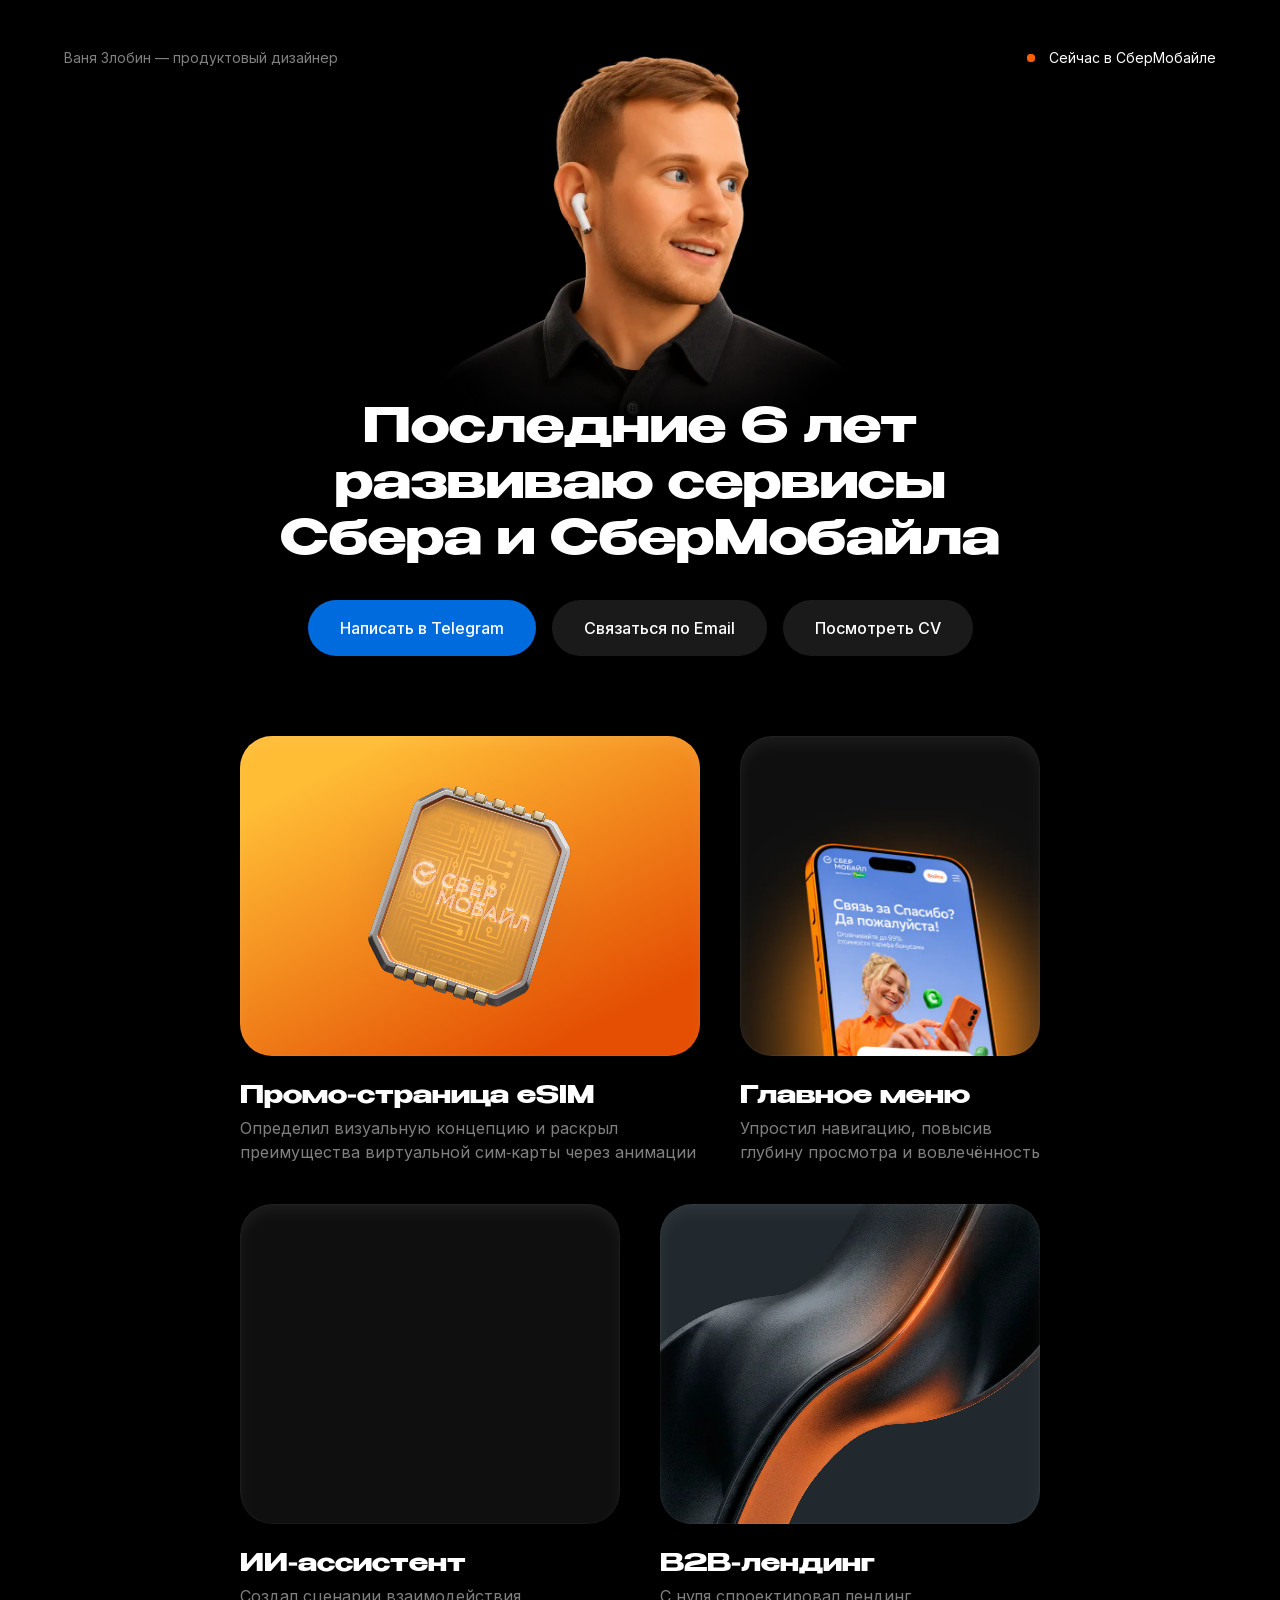
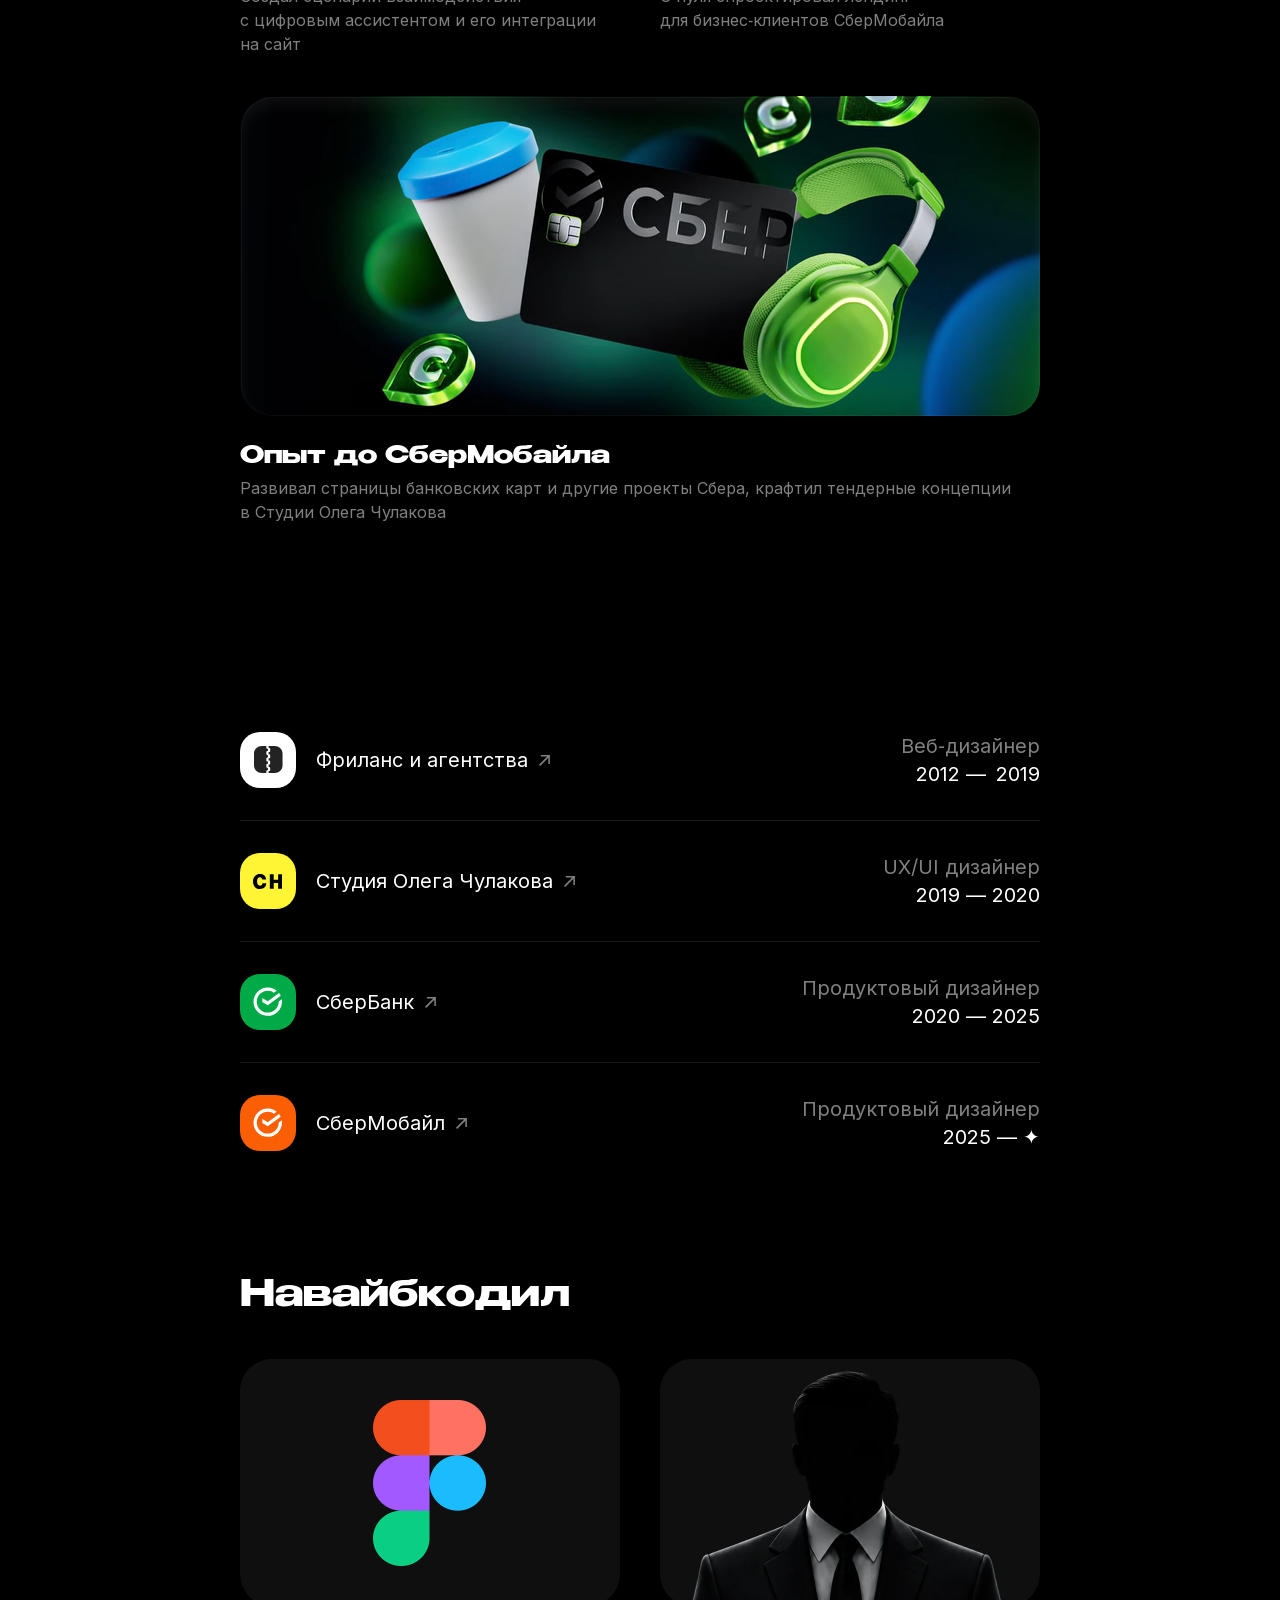
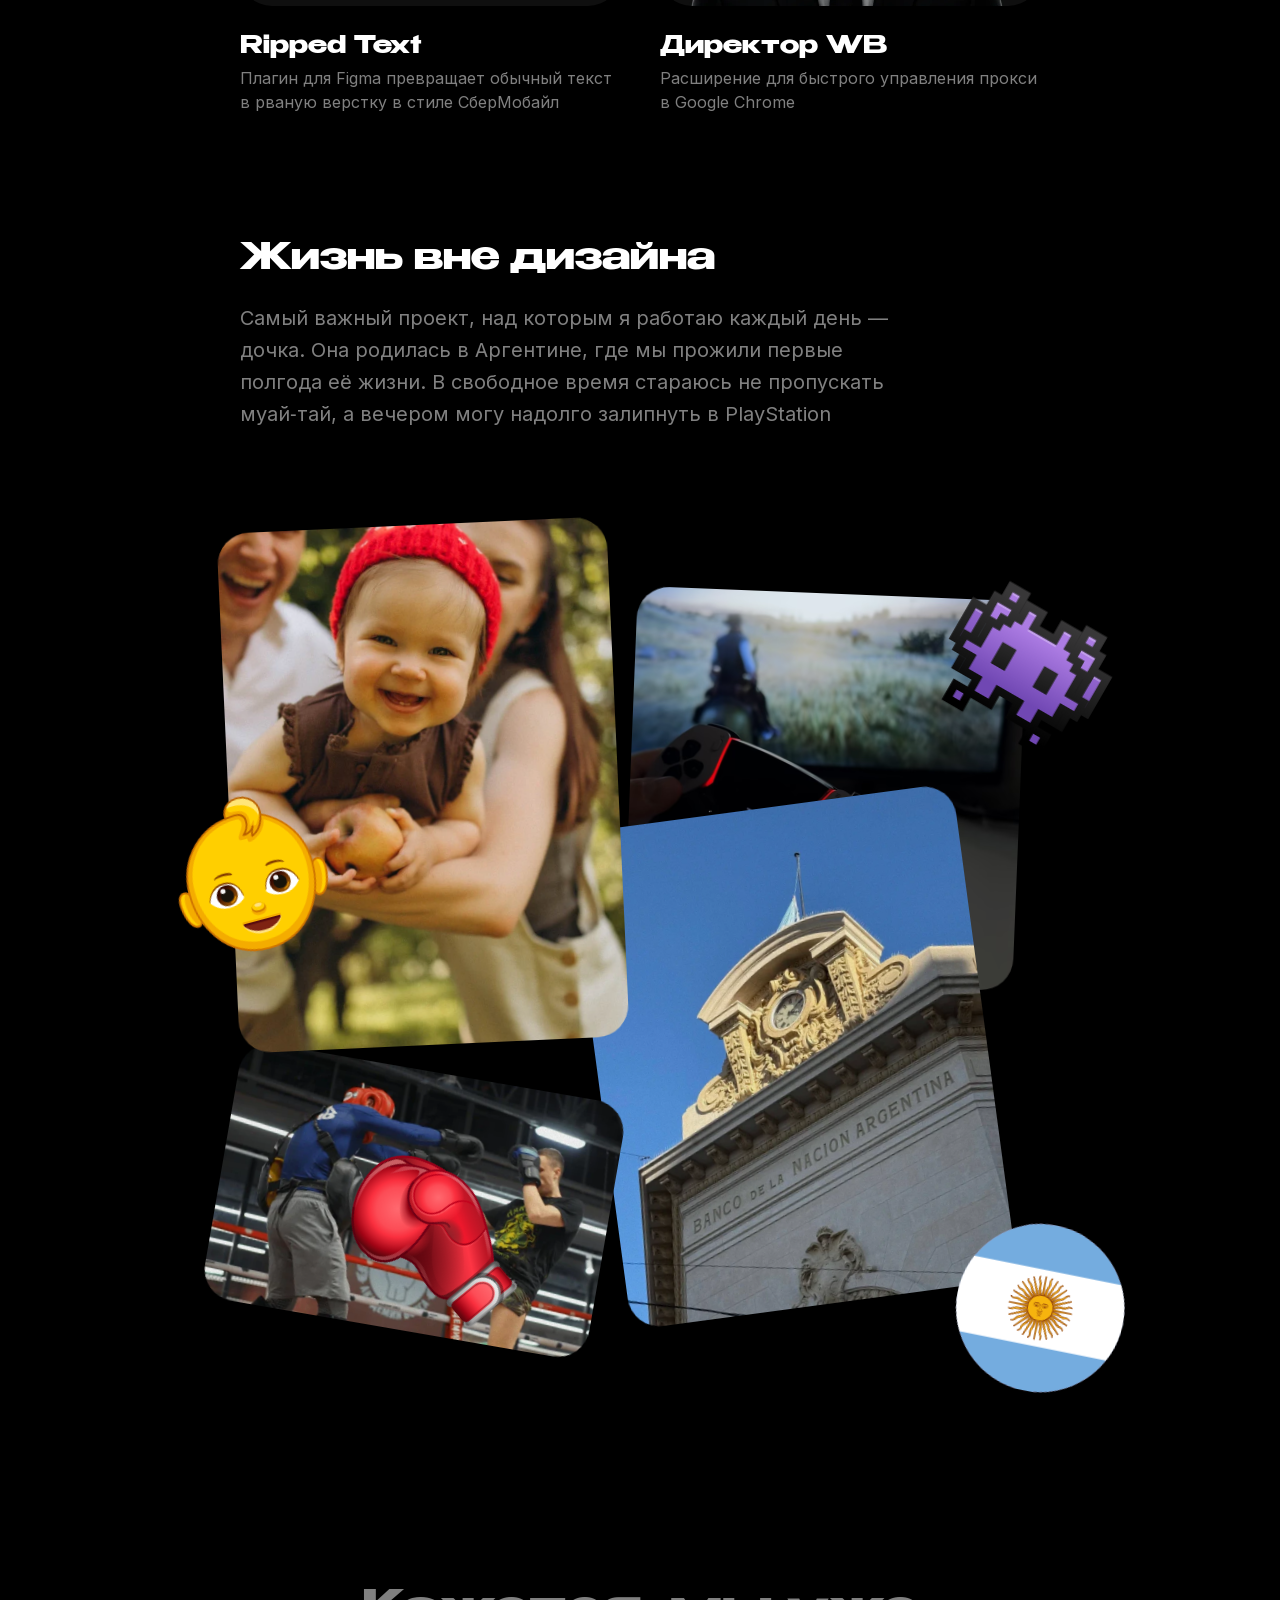
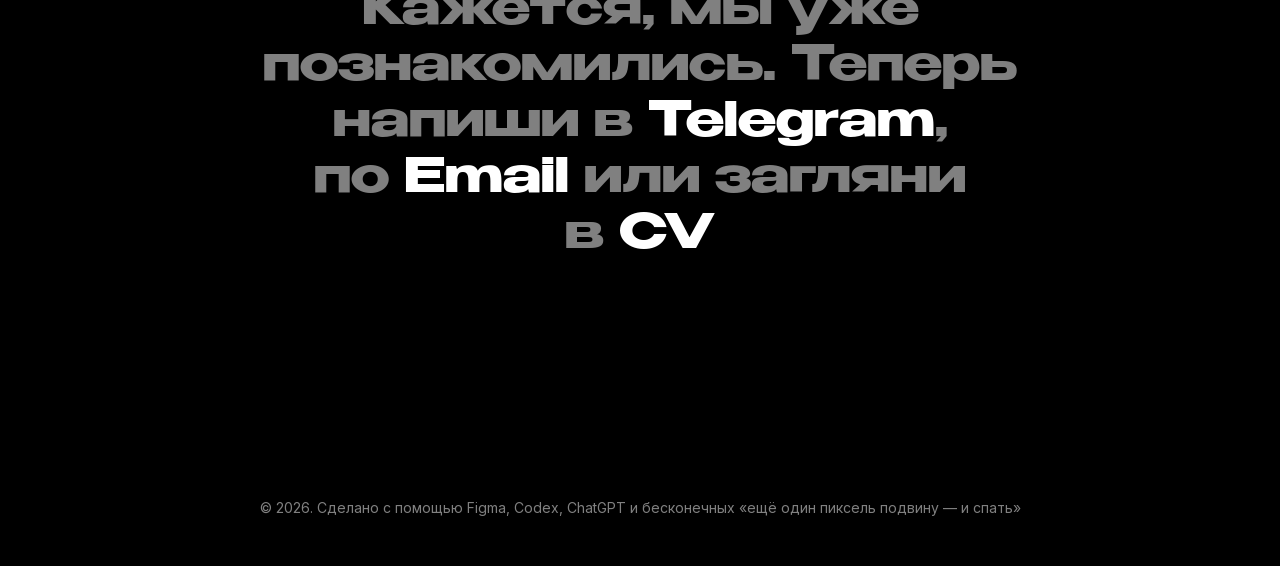
==== index.html @ 3bf94608 "Publish portfolio on GitHub Pages" ====
<!doctype html>
<html lang="ru">
  <head>
    <meta charset="UTF-8" />
    <meta name="viewport" content="width=device-width, initial-scale=1.0" />
    <meta name="description" content="Портфолио продуктового дизайнера Вани Злобина" />
    <link rel="canonical" href="https://ivanzlobin.com/" />
    <meta property="og:url" content="https://ivanzlobin.com/" />
    <meta property="og:image" content="https://ivanzlobin.com/public/assets/og-image.jpg" />
    <meta property="og:image:width" content="960" />
    <meta property="og:image:height" content="960" />
    <title>Ваня Злобин</title>
    <link rel="icon" href="/ivan-zlobin-portfolio-2026/public/portrait-icon-32-v4.png" sizes="32x32" type="image/png" />
    <link rel="icon" href="/ivan-zlobin-portfolio-2026/public/portrait-icon-192-v4.png" sizes="192x192" type="image/png" />
    <link rel="apple-touch-icon" href="/ivan-zlobin-portfolio-2026/public/portrait-apple-touch-180-v4.png" sizes="180x180" />
    <link rel="preload" href="public/fonts/benzin-bold.b8257b15de48.woff2" as="font" type="font/woff2" crossorigin />
    <link rel="preload" href="public/fonts/inter-cyrillic.aebf2ab4a4ce.woff2" as="font" type="font/woff2" crossorigin />
    <link rel="preload" href="public/fonts/inter-latin.c940764593d0.woff2" as="font" type="font/woff2" crossorigin />
    <link rel="preload" href="public/assets/hero-head-reveal.webp?v=20260917-1" as="image" type="image/webp" media="(hover: hover) and (pointer: fine)" />
    <link rel="stylesheet" href="styles.css?v=20260928-3" />
    <link rel="stylesheet" href="public/lib/agency-modal.css?v=20260928-1" />
    <link rel="stylesheet" href="public/lib/media-interactions.css?v=20260924-1" />
    <script src="public/lib/media-interactions.js?v=20260918-1" defer></script>
  </head>
  <body>
    <div class="page">
      <header class="site-header">
        <p class="designer-label">Ваня Злобин&nbsp;—<br class="tablet-break" /> продуктовый дизайнер</p>
        <p class="work-status"><img src="public/assets/figma/status.svg" alt="" />Сейчас в&nbsp;СберМобайле</p>
      </header>

      <main>
        <section class="hero" aria-labelledby="hero-title">
          <div class="portrait" data-mask-hover-reveal>
            <picture>
              <source data-hero-video-poster media="(hover: none), (pointer: coarse)" srcset="public/assets/hero-head-mobile-poster-320.webp 320w, public/assets/hero-head-mobile-poster-600.webp 600w, public/assets/hero-head-mobile-poster-960.webp 960w" sizes="(max-width: 359px) calc(100vw - 32px), (max-width: 599px) 300px, 480px" type="image/webp" />
              <img class="hero-head hero-head-default" src="public/assets/hero-head-default.webp?v=20260915-2" srcset="public/assets/hero-head-default-480.webp 480w, public/assets/hero-head-default-800.webp 800w, public/assets/hero-head-default.webp?v=20260915-2 960w" sizes="(max-width: 599px) 300px, (max-width: 1199px) 360px, 480px" alt="Ваня Злобин" width="960" height="960" decoding="async" fetchpriority="high" />
            </picture>
            <img class="hero-head hero-head-reveal" data-src="public/assets/hero-head-reveal.webp?v=20260917-1" alt="" width="960" height="960" decoding="async" aria-hidden="true" />
            <canvas class="hero-reveal-canvas" aria-hidden="true"></canvas>
            <input class="hero-haptic-switch" data-ui-media type="checkbox" switch aria-label="Оживить аватар" />
            <p class="work-status work-status-mobile"><img src="public/assets/figma/status.svg" alt="" />Сейчас в&nbsp;СберМобайле</p>
          </div>
          <div class="hero-content">
            <h1 id="hero-title">
              <span class="desktop-only">Последние 6&nbsp;лет развиваю сервисы Сбера и&nbsp;СберМобайла</span>
              <span class="mobile-only">Последние 6 лет работаю над продуктами Сбера</span>
            </h1>
            <div class="actions">
              <a class="button button-primary" href="https://t.me/baho9208" target="_blank" rel="noreferrer">Написать в&nbsp;Telegram</a>
              <a class="button" href="mailto:ivanzl9208@gmail.com"><span class="desktop-only">Связаться по&nbsp;Email</span><span class="mobile-only">Email</span></a>
              <a class="button" href="/ivan-zlobin-portfolio-2026/cv_zlobin.pdf#zoom=50" target="_blank" rel="noopener noreferrer"><span class="desktop-only">Посмотреть CV</span><span class="mobile-only">CV</span></a>
            </div>
          </div>
        </section>

        <section class="projects" aria-label="Проекты">
          <article class="project project-esim">
            <a class="case-link" href="/ivan-zlobin-portfolio-2026/cases/esim/" aria-labelledby="case-esim-title"></a>
            <div class="project-media case-preview-container" role="img" aria-label="Промо-страница eSIM">
              <span class="project-visual">
                <img class="project-chip-poster" src="public/assets/cases/chip-esim-first-frame.webp" srcset="public/assets/cases/chip-esim-first-frame-320.webp 320w, public/assets/cases/chip-esim-first-frame-600.webp 600w, public/assets/cases/chip-esim-first-frame.webp 800w" sizes="(max-width: 599px) 264px, 240px" width="800" height="800" alt="" aria-hidden="true" draggable="false" decoding="async" />
                <video class="project-chip-video" autoplay loop muted playsinline preload="none" data-deferred-media aria-hidden="true">
                  <source data-src="public/assets/cases/chip-esim.mov" type='video/quicktime; codecs="hvc1"' />
                  <source data-src="public/assets/cases/chip-esim.webm" type='video/webm; codecs="vp9"' />
                </video>
              </span>
            </div>
            <div class="project-copy"><h2 id="case-esim-title">Промо&#8209;страница eSIM</h2><p>Определил визуальную концепцию и&nbsp;раскрыл преимущества виртуальной сим&#8209;карты через анимации</p></div>
          </article>
          <article class="project project-menu">
            <a class="case-link" href="/ivan-zlobin-portfolio-2026/cases/menu/" aria-labelledby="case-menu-title"></a>
            <div class="project-media case-preview-container" role="img" aria-label="Главное меню"><picture class="project-visual"><source media="(min-width: 600px) and (max-width: 767px)" srcset="public/assets/cases/case-menu-intermediate.webp" /><source media="(max-width: 599px)" srcset="public/assets/cases/case-menu-mobile.webp" /><img class="project-image" src="public/assets/cases/case-menu-desktop.webp" alt="" draggable="false" loading="lazy" decoding="async" /></picture></div>
            <div class="project-copy"><h2 id="case-menu-title">Главное меню</h2><p>Упростил навигацию, повысив глубину просмотра и&nbsp;вовлечённость</p></div>
          </article>
          <article class="project project-ai">
            <a class="case-link" href="/ivan-zlobin-portfolio-2026/cases/ai-assistant/" aria-labelledby="case-ai-assistant-title"></a>
            <div class="project-media case-preview-container" role="img" aria-label="ИИ-ассистент"><picture class="project-visual"><source media="(min-width: 600px) and (max-width: 767px)" srcset="public/assets/cases/case-ai-assistant-intermediate.webp" /><source media="(max-width: 599px)" srcset="public/assets/cases/case-ai-assistant-mobile.webp" /><img class="project-image" src="public/assets/cases/case-ai-assistant-desktop.webp" alt="" draggable="false" loading="lazy" decoding="async" /></picture></div>
            <div class="project-copy"><h2 id="case-ai-assistant-title">ИИ&#8209;ассистент</h2><p>Создал сценарии взаимодействия с&nbsp;цифровым ассистентом и&nbsp;его интеграции на&nbsp;сайт</p></div>
          </article>
          <article class="project project-b2b">
            <a class="case-link" href="/ivan-zlobin-portfolio-2026/cases/b2b/" aria-labelledby="case-b2b-title"></a>
            <div class="project-media case-preview-container" role="img" aria-label="B2B-лендинг">
              <span class="project-visual">
                <img class="project-b2b-poster" src="public/assets/cases/case-b2b-first-frame.webp" srcset="public/assets/cases/case-b2b-first-frame-1200.webp 1200w, public/assets/cases/case-b2b-first-frame-1600.webp 1600w, public/assets/cases/case-b2b-first-frame.webp 1920w" sizes="(max-width: 599px) 750px, 570px" width="1920" height="1072" alt="" aria-hidden="true" draggable="false" loading="lazy" decoding="async" />
                <video class="project-b2b-video" autoplay loop muted playsinline preload="none" data-deferred-media aria-hidden="true">
                  <source data-src="public/assets/cases/case-b2b-edge-glow-surface.mov" type='video/quicktime; codecs="hvc1"' />
                  <source data-src="public/assets/cases/case-b2b-edge-glow-surface.webm" type='video/webm; codecs="vp9"' />
                </video>
              </span>
            </div>
            <div class="project-copy"><h2 id="case-b2b-title">B2B&#8209;лендинг</h2><p>С&nbsp;нуля спроектировал лендинг для&nbsp;бизнес&#8209;клиентов СберМобайла</p></div>
          </article>
          <article class="project project-legacy">
            <a class="case-link" href="/ivan-zlobin-portfolio-2026/cases/pre-sbermobile/" aria-labelledby="case-pre-sbermobile-title"></a>
            <div class="project-media case-preview-container" role="img" aria-label="Опыт до СберМобайла">
              <span class="project-visual">
                <img class="project-legacy-poster" src="public/assets/cases/pre-sbermobile-experience-poster.jpg" width="1204" height="426" alt="" aria-hidden="true" draggable="false" loading="lazy" decoding="async" />
                <video class="project-legacy-video" autoplay muted loop playsinline preload="none" data-deferred-media aria-hidden="true">
                  <source data-src="public/assets/cases/pre-sbermobile-experience.webm" type='video/webm; codecs="vp9"' />
                  <source data-src="public/assets/cases/pre-sbermobile-experience.mp4" type='video/mp4; codecs="avc1.64001f"' />
                </video>
              </span>
            </div>
            <div class="project-copy"><h2 id="case-pre-sbermobile-title">Опыт до&nbsp;СберМобайла</h2><p>Развивал страницы банковских карт и другие проекты Сбера, крафтил тендерные концепции в&nbsp;Студии Олега Чулакова</p></div>
          </article>
        </section>

        <div class="career-flow">
          <div class="career-flow-stage">
        <section id="experience" class="experience content" aria-labelledby="experience-title">
          <h2 class="section-title" id="experience-title" data-soft-blur-in>От&nbsp;фриланса к&nbsp;продукту</h2>
          <div class="jobs">
            <button class="job" type="button" data-open-agency-modal aria-haspopup="dialog" aria-controls="agency-modal">
              <span class="company"><span class="company-mark brand-mark brand-mark--agency"><img src="public/assets/figma/company-agency.svg" alt="" width="56" height="56" /></span><span><b>Фриланс и&nbsp;агентства<img class="company-arrow" src="public/assets/figma/career-arrow-desktop.svg" alt="" aria-hidden="true" width="24" height="24" /></b><small>Веб&#8209;дизайнер</small></span></span><span class="role">Веб&#8209;дизайнер</span><span class="years" aria-label="2012–2019"><span class="counter-number" data-counter-target="2012" aria-hidden="true">2012</span>&nbsp;—&nbsp;<span class="counter-number" data-counter-target="2019" aria-hidden="true">2019</span></span>
            </button>
            <a class="job" href="https://ochen.digital/" target="_blank" rel="noreferrer">
              <span class="company"><span class="company-mark brand-mark brand-mark--chulakov"><img src="public/assets/figma/company-chulakov.svg" alt="" width="56" height="56" /></span><span><b>Студия Олега Чулакова<img class="company-arrow" src="public/assets/figma/career-arrow-desktop.svg" alt="" aria-hidden="true" width="24" height="24" /></b><small>UX/UI дизайнер</small></span></span><span class="role">UX/UI дизайнер</span><span class="years" aria-label="2019–2020"><span class="counter-number" data-counter-target="2019" aria-hidden="true">2019</span>&nbsp;—&nbsp;<span class="counter-number" data-counter-target="2020" aria-hidden="true">2020</span></span>
            </a>
            <a class="job" href="https://sberbank.ru" target="_blank" rel="noreferrer">
              <span class="company"><span class="company-mark brand-mark brand-mark--sber"><img src="public/assets/figma/company-sber.svg" alt="" width="56" height="56" /></span><span><b>СберБанк<img class="company-arrow" src="public/assets/figma/career-arrow-desktop.svg" alt="" aria-hidden="true" width="24" height="24" /></b><small>Продуктовый дизайнер</small></span></span><span class="role">Продуктовый дизайнер</span><span class="years" aria-label="2020–2025"><span class="counter-number" data-counter-target="2020" aria-hidden="true">2020</span>&nbsp;—&nbsp;<span class="counter-number" data-counter-target="2025" aria-hidden="true">2025</span></span>
            </a>
            <a class="job" href="https://sbermobile.ru" target="_blank" rel="noreferrer">
              <span class="company"><span class="company-mark brand-mark brand-mark--sbermobile"><img src="public/assets/figma/company.svg" alt="" width="56" height="56" /></span><span><b>СберМобайл<img class="company-arrow" src="public/assets/figma/career-arrow-desktop.svg" alt="" aria-hidden="true" width="24" height="24" /></b><small>Продуктовый дизайнер</small></span></span><span class="role">Продуктовый дизайнер</span><span class="years" aria-label="2025 — по настоящее время"><span class="counter-number" data-counter-target="2025" aria-hidden="true">2025</span>&nbsp;—&nbsp;✦</span>
            </a>
          </div>
          <div class="career-scroll" aria-label="Карьерный путь">
            <div class="career-stage">
              <h2 class="section-title career-mobile-title" data-soft-blur-in>От фриланса к&nbsp;продукту</h2>
              <div class="career-steps">
                <button class="career-step" type="button" data-open-agency-modal aria-haspopup="dialog" aria-controls="agency-modal" aria-current="step">
                  <span class="career-icon brand-mark brand-mark--agency"><img src="public/assets/figma/company-agency.svg" alt="" width="56" height="56" /></span>
                  <span class="career-step-copy"><span class="career-step-name"><span class="career-step-name-text">Фриланс&nbsp;и <span class="career-step-name-tail">агентства<img class="career-step-arrow" src="public/assets/figma/career-arrow.svg" alt="" aria-hidden="true" width="16" height="16" /></span></span></span><span class="career-step-role">Веб-дизайнер</span><span class="career-step-years">2012 — 2019</span></span>
                  <span class="career-check" aria-hidden="true"><svg viewBox="0 0 24 24" width="24" height="24" focusable="false"><path d="M7.89062 12.7076L10.6319 15.4489L16.6156 9.46387" /></svg></span>
                  <span class="career-connector" aria-hidden="true"><span class="career-connector-fill"></span></span>
                </button>
                <a class="career-step" href="https://ochen.digital/" target="_blank" rel="noreferrer">
                  <span class="career-icon brand-mark brand-mark--chulakov"><img src="public/assets/figma/company-chulakov.svg" alt="" width="56" height="56" /></span>
                  <span class="career-step-copy"><span class="career-step-name"><span class="career-step-name-text">Студия <span class="career-step-name-tail">Олега&nbsp;Чулакова<img class="career-step-arrow" src="public/assets/figma/career-arrow.svg" alt="" aria-hidden="true" width="16" height="16" /></span></span></span><span class="career-step-role">UX/UI дизайнер</span><span class="career-step-years">2019 — 2020</span></span>
                  <span class="career-check" aria-hidden="true"><svg viewBox="0 0 24 24" width="24" height="24" focusable="false"><path d="M7.89062 12.7076L10.6319 15.4489L16.6156 9.46387" /></svg></span>
                  <span class="career-connector" aria-hidden="true"><span class="career-connector-fill"></span></span>
                </a>
                <a class="career-step" href="https://sberbank.ru" target="_blank" rel="noreferrer">
                  <span class="career-icon brand-mark brand-mark--sber"><img src="public/assets/figma/company-sber.svg" alt="" width="56" height="56" /></span>
                  <span class="career-step-copy"><span class="career-step-name"><span class="career-step-name-text"><span class="career-step-name-tail">СберБанк<img class="career-step-arrow" src="public/assets/figma/career-arrow.svg" alt="" aria-hidden="true" width="16" height="16" /></span></span></span><span class="career-step-role">Продуктовый дизайнер</span><span class="career-step-years">2020 — 2025</span></span>
                  <span class="career-check" aria-hidden="true"><svg viewBox="0 0 24 24" width="24" height="24" focusable="false"><path d="M7.89062 12.7076L10.6319 15.4489L16.6156 9.46387" /></svg></span>
                  <span class="career-connector" aria-hidden="true"><span class="career-connector-fill"></span></span>
                </a>
                <a class="career-step" href="https://sbermobile.ru" target="_blank" rel="noreferrer">
                  <span class="career-icon brand-mark brand-mark--sbermobile"><img src="public/assets/figma/company.svg" alt="" width="56" height="56" /></span>
                  <span class="career-step-copy"><span class="career-step-name"><span class="career-step-name-text"><span class="career-step-name-tail">СберМобайл<img class="career-step-arrow" src="public/assets/figma/career-arrow.svg" alt="" aria-hidden="true" width="16" height="16" /></span></span></span><span class="career-step-role">Продуктовый дизайнер</span><span class="career-step-years">2025 — ✦</span></span>
                  <span class="career-check" aria-hidden="true"><svg viewBox="0 0 24 24" width="24" height="24" focusable="false"><path d="M7.89062 12.7076L10.6319 15.4489L16.6156 9.46387" /></svg></span>
                </a>
              </div>
            </div>
          </div>
        </section>

        <section class="vibecoded content" aria-labelledby="vibecoded-title">
          <h2 class="section-title" id="vibecoded-title" data-soft-blur-in>Навайбкодил</h2>
          <div class="vibecoded-grid">
            <a class="project vibecoded-card" href="/ivan-zlobin-portfolio-2026/cases/ripped-text/" aria-labelledby="case-ripped-text-title">
              <div class="project-media" role="img" aria-label="Логотип Figma для плагина Ripped Text"><span class="project-visual"><img class="project-image" src="public/assets/vibe-coded/ripped-text.webp" alt="" width="760" height="494" draggable="false" loading="lazy" decoding="async" /></span></div>
              <div class="project-copy"><h2 id="case-ripped-text-title">Ripped Text</h2><p>Плагин для&nbsp;Figma превращает обычный текст в&nbsp;рваную верстку в&nbsp;стиле СберМобайл</p></div>
            </a>
            <a class="project vibecoded-card" href="/ivan-zlobin-portfolio-2026/cases/director-wb/" aria-labelledby="case-director-wb-title">
              <div class="project-media" role="img" aria-label="Директор WB"><span class="project-visual"><img class="project-image" src="public/assets/vibe-coded/director-wb.webp" alt="" width="760" height="494" draggable="false" loading="lazy" decoding="async" /></span></div>
              <div class="project-copy"><h2 id="case-director-wb-title">Директор WB</h2><p>Расширение для&nbsp;быстрого управления прокси в&nbsp;Google Chrome</p></div>
            </a>
          </div>
        </section>

          </div>
        </div>

        <section class="about content" aria-labelledby="about-title">
          <h2 class="section-title" id="about-title" data-soft-blur-in>Жизнь вне дизайна</h2>
          <p class="about-copy">Самый важный проект, над которым я&nbsp;работаю каждый день&nbsp;— дочка. Она родилась в&nbsp;Аргентине, где мы&nbsp;прожили первые полгода её жизни. В&nbsp;свободное время стараюсь не&nbsp;пропускать муай&#8209;тай, а&nbsp;вечером могу надолго залипнуть в&nbsp;PlayStation</p>
          <div class="collage" aria-label="Фотографии из жизни">
            <img class="photo photo-family" src="public/assets/life/baby.webp" srcset="public/assets/life/baby-360.webp 360w, public/assets/life/baby-560.webp 560w, public/assets/life/baby.webp 780w" sizes="(max-width: 599px) 180px, (max-width: 767px) 269px, 390px" width="780" height="1040" alt="Семейная фотография с дочкой" draggable="false" loading="lazy" decoding="async" />
            <img class="photo photo-baby photo-baby-poster" data-parallax-speed="-38" src="public/assets/life/life-playstation-poster.jpg" srcset="public/assets/life/life-playstation-poster-320.jpg 320w, public/assets/life/life-playstation-poster-560.jpg 560w, public/assets/life/life-playstation-poster.jpg 780w" sizes="(max-width: 599px) 140px, (max-width: 767px) 269px, 390px" width="780" height="780" alt="" aria-hidden="true" draggable="false" loading="lazy" decoding="async" />
            <video class="photo photo-baby" data-parallax-speed="-38" aria-label="Игра на PlayStation" width="780" height="780" autoplay muted loop playsinline preload="none" data-deferred-media>
              <source data-src="public/assets/life/life-playstation.webm" type="video/webm" />
              <source data-src="public/assets/life/life-playstation.mp4" type="video/mp4" />
            </video>
            <img class="photo photo-gaming" data-parallax-speed="26" src="public/assets/life/arg.webp" srcset="public/assets/life/arg-300.webp 300w, public/assets/life/arg-560.webp 560w, public/assets/life/arg.webp 780w" sizes="(max-width: 599px) 140px, (max-width: 767px) 269px, 390px" width="780" height="1000" alt="Здание Банка Аргентины" draggable="false" loading="lazy" decoding="async" />
            <img class="photo photo-boxing" data-parallax-speed="-22" src="public/assets/life/kik.webp" srcset="public/assets/life/kik-360.webp 360w, public/assets/life/kik-560.webp 560w, public/assets/life/kik.webp 780w" sizes="(max-width: 599px) 180px, (max-width: 767px) 268px, 390px" width="780" height="520" alt="Тренировка по муай-тай" draggable="false" loading="lazy" decoding="async" />
            <span class="sticker sticker-baby" data-haptic-pattern="success" data-parallax-speed="48" data-reaction-pool="👶🏼,⭐,💖,🍼,👼🏻"><span class="sticker-glyph" aria-hidden="true"><img class="sticker-art" src="public/assets/life/emoji/baby.svg" alt="" draggable="false" /></span><input class="sticker-haptic-switch" type="checkbox" switch aria-label="Запустить реакцию: дочка" /></span>
            <span class="sticker sticker-game" data-haptic-pattern="buzz" data-parallax-speed="-64" data-reaction-pool="👾,🎮,😵‍💫,💪🏻,🕖"><span class="sticker-glyph" aria-hidden="true"><img class="sticker-art" src="public/assets/life/emoji/game.svg" alt="" draggable="false" /></span><input class="sticker-haptic-switch" type="checkbox" switch aria-label="Запустить реакцию: игры" /></span>
            <span class="sticker sticker-boxing" data-haptic-pattern="error" data-parallax-speed="36" data-reaction-pool="🥊,💪🏻,🩸,🤕,💦"><span class="sticker-glyph" aria-hidden="true"><img class="sticker-art" src="public/assets/life/emoji/box.svg" alt="" draggable="false" /></span><input class="sticker-haptic-switch" type="checkbox" switch aria-label="Запустить реакцию: муай-тай" /></span>
            <span class="sticker sticker-argentina" data-haptic-pattern="nudge" data-parallax-speed="-44" data-reaction-pool="🇦🇷,🥐,🎉,👋,☀️"><span class="sticker-glyph" aria-hidden="true"><img class="sticker-art" src="public/assets/life/emoji/arg.svg" alt="" draggable="false" /></span><input class="sticker-haptic-switch" type="checkbox" switch aria-label="Запустить реакцию: Аргентина" /></span>
          </div>
        </section>

        <section class="contact content" aria-label="Контакты"><h2><span class="desktop-only">Кажется, мы&nbsp;уже познакомились. Теперь напиши <span class="contact-keep-together">в&nbsp;<a class="contact-roll" href="https://t.me/baho9208" target="_blank" rel="noreferrer"><span class="contact-roll-line">Telegram</span><span class="contact-roll-line" aria-hidden="true">Telegram</span></a></span>, <span class="contact-keep-together">по&nbsp;<a class="contact-roll" href="mailto:ivanzl9208@gmail.com"><span class="contact-roll-line">Email</span><span class="contact-roll-line" aria-hidden="true">Email</span></a></span> или&nbsp;загляни <span class="contact-keep-together">в&nbsp;<a class="contact-roll" href="/ivan-zlobin-portfolio-2026/cv_zlobin.pdf#zoom=50" target="_blank" rel="noopener noreferrer"><span class="contact-roll-line">CV</span><span class="contact-roll-line" aria-hidden="true">CV</span></a></span></span><span class="mobile-only">Продолжим <span class="contact-keep-together">в&nbsp;<a class="contact-roll" href="https://t.me/baho9208" target="_blank" rel="noreferrer"><span class="contact-roll-line">Telegram</span><span class="contact-roll-line" aria-hidden="true">Telegram</span></a></span>, <span class="contact-keep-together">по&nbsp;<a class="contact-roll" href="mailto:ivanzl9208@gmail.com"><span class="contact-roll-line">Email</span><span class="contact-roll-line" aria-hidden="true">Email</span></a></span> или&nbsp;загляни <span class="contact-keep-together">в&nbsp;<a class="contact-roll" href="/ivan-zlobin-portfolio-2026/cv_zlobin.pdf#zoom=50" target="_blank" rel="noopener noreferrer"><span class="contact-roll-line">CV</span><span class="contact-roll-line" aria-hidden="true">CV</span></a></span></span></h2></section>
      </main>
      <footer class="footer content">©&nbsp;2026. Сделано с&nbsp;помощью Figma, Codex, ChatGPT и&nbsp;бесконечных «ещё один пиксель подвину&nbsp;— и&nbsp;спать»</footer>
    </div>
    <nav class="contact-island" aria-label="Быстрые контакты" aria-hidden="true">
      <a href="https://t.me/baho9208" target="_blank" rel="noreferrer">Telegram</a>
      <span class="contact-island-divider" aria-hidden="true"></span>
      <a href="mailto:ivanzl9208@gmail.com">Email</a>
      <span class="contact-island-divider" aria-hidden="true"></span>
      <a href="/ivan-zlobin-portfolio-2026/cv_zlobin.pdf#zoom=50" target="_blank" rel="noopener noreferrer">CV</a>
    </nav>
    <dialog class="agency-modal" id="agency-modal" role="dialog" aria-modal="true" aria-labelledby="agency-modal-title">
      <div class="agency-modal-scroll">
        <div class="agency-modal-content">
          <h2 class="agency-modal-title" id="agency-modal-title" tabindex="-1">Фриланс и&nbsp;агентства</h2>
          <ul class="agency-modal-list">
            <li class="agency-modal-list-item">
              <a class="agency-modal-entry" href="https://www.fl.ru/users/green9208/portfolio/" target="_blank" rel="noreferrer">
                <span class="agency-modal-entry-main">
                  <span class="agency-modal-logo brand-mark brand-mark--freelance"><img src="public/assets/figma/agency-freelance.svg" alt="" width="56" height="56" /></span>
                  <span class="agency-modal-name">Фриланс<picture class="agency-modal-arrow"><source media="(max-width: 599px)" srcset="public/assets/figma/career-arrow.svg" /><img src="public/assets/figma/career-arrow-desktop.svg" alt="" aria-hidden="true" width="24" height="24" /></picture></span>
                </span>
                <span class="agency-modal-details"><span class="agency-modal-role">Графический и веб-дизайнер</span><span class="agency-modal-years">2012 — 2015</span></span>
              </a>
            </li>
            <li class="agency-modal-list-item">
              <a class="agency-modal-entry" href="https://synaptik.ru/" target="_blank" rel="noreferrer">
                <span class="agency-modal-entry-main">
                  <span class="agency-modal-logo brand-mark brand-mark--synaptik"><img src="public/assets/figma/agency-modal-synaptik.svg" alt="" width="56" height="56" /></span>
                  <span class="agency-modal-name">Синаптик<picture class="agency-modal-arrow"><source media="(max-width: 599px)" srcset="public/assets/figma/career-arrow.svg" /><img src="public/assets/figma/career-arrow-desktop.svg" alt="" aria-hidden="true" width="24" height="24" /></picture></span>
                </span>
                <span class="agency-modal-details"><span class="agency-modal-role">Веб-дизайнер</span><span class="agency-modal-years">2015 — 2016 · 2018&nbsp;—&nbsp;2019</span></span>
              </a>
            </li>
            <li class="agency-modal-list-item">
              <a class="agency-modal-entry" href="http://creativa.su" target="_blank" rel="noreferrer">
                <span class="agency-modal-entry-main">
                  <span class="agency-modal-logo brand-mark brand-mark--creativa"><img src="public/assets/figma/agency-modal-creativa.svg" alt="" width="56" height="56" /></span>
                  <span class="agency-modal-name">Creativa<picture class="agency-modal-arrow"><source media="(max-width: 599px)" srcset="public/assets/figma/career-arrow.svg" /><img src="public/assets/figma/career-arrow-desktop.svg" alt="" aria-hidden="true" width="24" height="24" /></picture></span>
                </span>
                <span class="agency-modal-details"><span class="agency-modal-role">Веб-дизайнер</span><span class="agency-modal-years">2016 — 2018</span></span>
              </a>
            </li>
          </ul>
        </div>
      </div>
      <button class="agency-modal-close" type="button" aria-label="Закрыть список мест работы">Закрыть</button>
    </dialog>
    <script src="public/lib/russian-typography.js?v=20260917-1" defer></script>
    <script src="public/lib/interaction-demos.js?v=20260917-1" defer></script>
    <script src="public/lib/esim-video.js?v=20260928-1" defer></script>
    <script src="public/lib/career-timeline.js?v=20260924-1" defer></script>
    <script src="public/lib/agency-modal.js?v=20260925-1" defer></script>
    <script src="public/lib/hero-reveal-input.js?v=20260918-1" defer></script>
    <script src="public/lib/project-media-press.js?v=20260918-1" defer></script>
    <script src="script.js?v=20260928-2" defer></script>
  </body>
</html>
---- styles.css ----
@font-face {
  font-family: "Benzin";
  src: url("public/fonts/benzin-bold.b8257b15de48.woff2") format("woff2"),
       url("public/fonts/benzin-bold.d093c6b28947.woff") format("woff");
  font-weight: 700;
  font-style: normal;
  font-display: swap;
}

/* Same Inter v20 subsets and glyph coverage as the former Google Fonts CSS.
   Both requested weights share the same variable WOFF2 file per subset. */
@font-face {
  font-family: "Inter";
  font-style: normal;
  font-weight: 400 500;
  font-display: swap;
  src: url("public/fonts/inter-cyrillic-ext.fccca918fea4.woff2") format("woff2");
  unicode-range: U+0460-052F, U+1C80-1C8A, U+20B4, U+2DE0-2DFF, U+A640-A69F, U+FE2E-FE2F;
}
@font-face {
  font-family: "Inter";
  font-style: normal;
  font-weight: 400 500;
  font-display: swap;
  src: url("public/fonts/inter-cyrillic.aebf2ab4a4ce.woff2") format("woff2");
  unicode-range: U+0301, U+0400-045F, U+0490-0491, U+04B0-04B1, U+2116;
}
@font-face {
  font-family: "Inter";
  font-style: normal;
  font-weight: 400 500;
  font-display: swap;
  src: url("public/fonts/inter-greek-ext.a2e2c783ca6f.woff2") format("woff2");
  unicode-range: U+1F00-1FFF;
}
@font-face {
  font-family: "Inter";
  font-style: normal;
  font-weight: 400 500;
  font-display: swap;
  src: url("public/fonts/inter-greek.46dd4cdca58c.woff2") format("woff2");
  unicode-range: U+0370-0377, U+037A-037F, U+0384-038A, U+038C, U+038E-03A1, U+03A3-03FF;
}
@font-face {
  font-family: "Inter";
  font-style: normal;
  font-weight: 400 500;
  font-display: swap;
  src: url("public/fonts/inter-vietnamese.8db00ff46c67.woff2") format("woff2");
  unicode-range: U+0102-0103, U+0110-0111, U+0128-0129, U+0168-0169, U+01A0-01A1, U+01AF-01B0, U+0300-0301, U+0303-0304, U+0308-0309, U+0323, U+0329, U+1EA0-1EF9, U+20AB;
}
@font-face {
  font-family: "Inter";
  font-style: normal;
  font-weight: 400 500;
  font-display: swap;
  src: url("public/fonts/inter-latin-ext.a28eb6d3ccb5.woff2") format("woff2");
  unicode-range: U+0100-02BA, U+02BD-02C5, U+02C7-02CC, U+02CE-02D7, U+02DD-02FF, U+0304, U+0308, U+0329, U+1D00-1DBF, U+1E00-1E9F, U+2020, U+20A0-20AB, U+20AD-20C0, U+2113, U+2C60-2C7F, U+A720-A7FF;
}
@font-face {
  font-family: "Inter";
  font-style: normal;
  font-weight: 400 500;
  font-display: swap;
  src: url("public/fonts/inter-latin.c940764593d0.woff2") format("woff2");
  unicode-range: U+0000-00FF, U+0131, U+0152-0153, U+02BB-02BC, U+02C6, U+02DA, U+02DC, U+0304, U+0308, U+0329, U+2000-206F, U+20AC, U+2122, U+2191, U+2193, U+2212, U+2215, U+FEFF, U+FFFD;
}

:root {
  color-scheme: dark;
  --bg: #000;
  --text: #fff;
  --muted: rgba(255, 255, 255, 0.5);
  --line: rgba(255, 255, 255, 0.1);
  --blue: #006bdd;
  font-family: Inter, Arial, sans-serif;
  font-synthesis: none;
}

* { box-sizing: border-box; }
html { scroll-behavior: smooth; overflow-x: clip; background: var(--bg); }
body { position: relative; margin: 0; min-width: 320px; overflow-x: clip; background: var(--bg); color: var(--text); -webkit-font-smoothing: antialiased; }
body::before { content: ""; position: absolute; z-index: 0; top: var(--life-glow-center-y, 0px); left: 50%; width: 2400px; height: 2000px; pointer-events: none; opacity: 0; transform: translate(-50%, -50%); background-position: center; background-size: 100% 100%; background-repeat: no-repeat; transition: opacity 180ms ease-out; }
body.life-glow-ready::before { opacity: 1; background-image: url("public/assets/life/life-glow-desktop.webp?v=20260925-2"); }
body.life-glow-ready.life-glow-hd::before { background-image: url("public/assets/life/life-glow-desktop@2x.webp?v=20260925-2"); }
a { color: inherit; text-decoration: none; }
img { display: block; }
:is(.projects, .vibecoded, .about) img { -webkit-user-drag: none; -webkit-user-select: none; user-select: none; }
.mobile-only { display: none; }
.page { position: relative; z-index: 1; width: min(100%, 1440px); min-height: 100vh; margin-inline: auto; overflow: hidden; background: transparent; }
.content { width: 800px; margin-inline: auto; }

.site-header { position: absolute; z-index: 5; inset: 0 0 auto; height: 96px; font-size: 14px; line-height: 20px; pointer-events: none; }
.designer-label { position: absolute; left: 64px; top: 48px; margin: 0; color: var(--muted); }
.tablet-break { display: none; }
.work-status { position: absolute; top: 48px; right: 64px; margin: 0; display: flex; align-items: center; gap: 8px; font-size: 14px; line-height: 20px; white-space: nowrap; }
.work-status::before, .work-status::after { content: ""; position: absolute; left: 6px; top: 6px; width: 8px; height: 8px; border-radius: 50%; pointer-events: none; }
.work-status::before { z-index: 1; background: #fa5f05; transform-origin: center; animation: status-pulse 1.2s ease-in-out infinite; }
.work-status::after { z-index: 2; background: #fa5f05; }
.work-status img { position: relative; z-index: 0; width: 20px; height: 20px; opacity: 0; }
.work-status-mobile { display: none; }

@keyframes status-pulse {
  0% { opacity: 0.75; transform: scale(1); }
  62.5% { opacity: 0; transform: scale(2.4); }
  100% { opacity: 0; transform: scale(2.4); }
}

.hero { position: relative; width: 100%; margin-inline: auto; }
.portrait { position: absolute; z-index: 1; top: 32px; left: 50%; width: clamp(360px, 33.333vw, 480px); aspect-ratio: 1; overflow: visible; background: transparent; touch-action: pan-y; transform: translateX(-50%); }
.hero-head, .hero-reveal-canvas { position: absolute; display: block; }
.hero-head { inset: 0; width: 100%; height: 100%; object-fit: cover; object-position: center; }
.hero-head-default { z-index: 0; }
.hero-head-reveal { z-index: 1; opacity: 0; pointer-events: none; }
.hero-head-mobile-video { display: none; z-index: 1; aspect-ratio: 1; background: #000; pointer-events: none; }
.portrait[data-hero-touch] .hero-head-default { z-index: 2; }
.portrait[data-hero-touch][data-mobile-video-ready] .hero-head-default { opacity: 0; }
.portrait[data-hero-touch] .hero-head-mobile-video:not([hidden]) { display: block; }
.hero-haptic-switch { display: none; }
@media (hover: none), (pointer: coarse) {
  .hero-head-reveal, .hero-reveal-canvas { display: none; }
  .portrait[data-hero-touch] .hero-haptic-switch { display: block; position: absolute; z-index: 3; inset: 0; width: 100%; height: 100%; margin: 0; opacity: .001; cursor: pointer; touch-action: pan-y; }
  .portrait:has(.hero-haptic-switch:focus-visible) { outline: 2px solid var(--text); outline-offset: 2px; }
}
@media (hover: none) and (pointer: coarse) {
  .hero-content { pointer-events: none; }
  .hero-content > * { pointer-events: auto; }
}
.hero-reveal-canvas { z-index: 2; inset: -50%; width: 200%; height: 200%; pointer-events: none; }
.hero-content { position: relative; z-index: 3; width: min(800px, calc(100% - 64px)); margin-inline: auto; padding-top: clamp(400px, 30.764vw, 443px); display: flex; flex-direction: column; align-items: center; gap: 32px; }
h1, .section-title, .project h2, .contact h2 { font-family: Benzin, Inter, sans-serif; font-weight: 700; }
.hero h1 { margin: 0; font-size: 48px; line-height: 56px; text-align: center; }
.actions { display: flex; gap: 16px; align-items: flex-start; }
.button { --magnet-x: 0px; --magnet-y: 0px; min-height: 56px; padding: 16px 32px; display: inline-flex; align-items: center; justify-content: center; border-radius: 80px; background: rgba(255, 255, 255, 0.1); font-size: 16px; font-weight: 500; line-height: 24px; white-space: nowrap; transform: translate3d(var(--magnet-x), var(--magnet-y), 0); transition: transform .24s cubic-bezier(.22, 1, .36, 1), background .2s ease; will-change: transform; }
.button.is-magnetic { transition-duration: .08s, .2s; }
.button-primary { background: var(--blue); }

.projects { width: 800px; margin: 80px auto 0; display: grid; grid-template-columns: 380px 380px; column-gap: 40px; row-gap: 40px; }
.project { --project-image-scale: 1; --project-zoom-scale: 1.04; position: relative; min-width: 0; }
.project-esim { width: 460px; }
.project-menu { width: 300px; justify-self: end; }
.project-legacy { grid-column: 1 / -1; width: 800px; }
.project-media { position: relative; display: block; width: 100%; height: 320px; overflow: hidden; border-radius: 32px; }
.case-preview-container { background: #0f0f0f; }
.case-preview-container::before, .case-preview-container::after { content: ""; position: absolute; z-index: 1; inset: 0; border-radius: inherit; pointer-events: none; }
.case-preview-container::before { box-sizing: border-box; border: 1px solid rgba(255, 255, 255, .04); }
.case-preview-container::after { box-shadow: inset 0 8px 16px 0 rgba(255, 255, 255, .06); }
.project-visual { position: absolute; inset: 0; display: block; transform: scale(var(--project-image-scale)); transform-origin: center; transition: transform .6s cubic-bezier(.22, 1, .36, 1); will-change: transform; }
.project-image { width: 100%; height: 100%; object-fit: cover; }
.project-media[data-media-touch] { --project-image-scale: 1; }
.project-media[data-media-held] { --project-image-scale: var(--project-zoom-scale); }
.project-esim .project-visual { background: linear-gradient(152.4792112944034deg, rgb(255, 188, 53) 14.504%, rgb(228, 79, 3) 84.961%); }
.project-chip-poster, .project-chip-video { position: absolute; top: 40px; left: 50%; display: block; width: 240px; height: 240px; transform: translateX(-50%) scale(var(--chip-hover-scale, 1)); transition: transform .6s cubic-bezier(.22, 1, .36, 1); object-fit: contain; pointer-events: none; }
.project-b2b .project-visual { background: #22292e; }
.project-b2b-poster, .project-b2b-video { position: absolute; inset: 0; display: block; width: 100%; height: 100%; }
.project-b2b-poster, .project-b2b-video { object-fit: cover; object-position: center; pointer-events: none; }
.project-legacy .project-visual { background: #000; }
.project-legacy-poster, .project-legacy-video { position: absolute; top: -82px; right: calc((100% - 800px) / 2); display: block; width: 1204px; height: auto; pointer-events: none; }
.project-chip-poster, .project-b2b-poster, .project-legacy-poster { z-index: 1; }
.is-video-ready > .project-chip-poster, .is-video-ready > .project-b2b-poster, .is-video-ready > .project-legacy-poster { visibility: hidden; }
.project-chip-video.is-unavailable, .project-b2b-video.is-unavailable, .project-legacy-video.is-unavailable { opacity: 0; }
.project-copy { margin-top: 24px; }
.project h2 { margin: 0; font-size: 24px; line-height: 32px; }
.project p { margin: 4px 0 0; color: var(--muted); font-size: 16px; line-height: 24px; }

.experience { margin-top: 120px; }
.section-title { margin: 0; font-size: 36px; line-height: 48px; }
[data-soft-blur-in] { perspective: 900px; }
.soft-blur-content { display: inline; transform-style: preserve-3d; }
.soft-blur-word { display: inline-block; white-space: nowrap; }
.soft-blur-char { display: inline-block; white-space: pre; transform-origin: 50% 55%; backface-visibility: hidden; will-change: transform, opacity, filter; }
.soft-blur-complete .soft-blur-char { will-change: auto; }
.jobs { margin-top: 40px; display: flex; flex-direction: column; gap: 65px; }
.job { position: relative; display: grid; grid-template-columns: repeat(2, minmax(0, 1fr)); grid-template-rows: auto auto; align-items: center; gap: 0 16px; min-height: 56px; font-size: 20px; line-height: 28px; }
.job + .job::before { content: ""; position: absolute; left: 0; right: 0; top: -33px; height: 1px; background: var(--line); }
.company { display: flex; grid-column: 1; grid-row: 1 / 3; align-items: center; gap: 20px; min-width: 0; }
.company > span { min-width: 0; flex: 1 1 auto; }
.brand-mark { display: block; flex: none; overflow: hidden; border-radius: 20px; background: var(--brand-mark-bg); }
.brand-mark img { display: block; width: 100%; height: 100%; }
.brand-mark--agency, .brand-mark--creativa { --brand-mark-bg: #fff; }
.brand-mark--freelance { --brand-mark-bg: #00cd5e; }
.brand-mark--chulakov { --brand-mark-bg: #fff534; }
.brand-mark--sber { --brand-mark-bg: #00aa47; }
.brand-mark--sbermobile { --brand-mark-bg: #fa5f05; }
.brand-mark--synaptik { --brand-mark-bg: #2b80ff; }
.company > .company-mark { width: 56px; height: 56px; flex: 0 0 56px; }
.company b, .company small { display: block; font-weight: 400; }
.company b { display: flex; align-items: center; gap: 4px; }
.company-arrow { flex: none; width: 24px; height: 24px; }
.company-arrow, .career-step-arrow { opacity: .5; }
.company small { display: none; color: var(--muted); font-size: 13px; line-height: 18px; }
.role { grid-column: 2; grid-row: 1; align-self: end; color: var(--muted); text-align: right; }
.years { grid-column: 2; grid-row: 2; align-self: start; text-align: right; white-space: nowrap; }
.counter-number { display: inline-block; min-width: 4ch; }
.job[href] { cursor: pointer; }
.career-scroll { display: none; }
.career-flow, .career-flow-stage { display: contents; }

.vibecoded { margin-top: 120px; }
.vibecoded-grid { width: 100%; margin-top: 40px; display: grid; grid-template-columns: repeat(2, minmax(0, 1fr)); column-gap: 40px; row-gap: 40px; }
.vibecoded .project-media { height: auto; aspect-ratio: 380 / 247; }

.about { margin-top: 120px; }
.about-copy { width: 680px; margin: 20px 0 0; color: var(--muted); font-size: 20px; line-height: 32px; }
.collage { position: relative; isolation: isolate; width: 1040px; height: 1160px; margin-left: -124px; margin-top: -83px; }
.photo, .sticker { --parallax-y: 0px; --base-rotation: 0deg; transform: translate3d(0, var(--parallax-y), 0) rotate(var(--base-rotation)); }
.photo { position: absolute; display: block; object-fit: cover; border-radius: 32px; filter: blur(.1px); }
.photo-family { left: 112px; top: 178px; width: 390px; height: 520px; --base-rotation: -2.61deg; }
.photo-baby { left: 514px; top: 180px; width: 390px; height: 390px; --base-rotation: 2.29deg; filter: brightness(.94) blur(.1px); }
.photo-baby-poster { z-index: 1; pointer-events: none; }
.photo-baby-poster.is-video-ready { visibility: hidden; }
.photo-gaming { left: 481px; top: 505px; width: 390px; height: 500px; --base-rotation: -7.63deg; }
.photo-boxing { left: 103px; top: 685px; width: 390px; height: 260px; --base-rotation: 9.82deg; }
.sticker { position: absolute; display: block; padding: 0; border: 0; background: transparent; color: inherit; font-family: Inter, sans-serif; line-height: 1; cursor: pointer; touch-action: manipulation; -webkit-tap-highlight-color: transparent; }
.sticker-glyph { display: block; transform-origin: 50% 70%; pointer-events: none; }
.sticker-art { display: block; width: 1em; height: 1em; object-fit: contain; }
.sticker-haptic-switch { position: absolute; z-index: 2; inset: 0; width: 100%; height: 100%; margin: 0; opacity: .001; cursor: pointer; }
.sticker, .sticker-haptic-switch { outline: none; }
.sticker-baby { left: 36px; top: 514px; font-size: 197.42px; --base-rotation: -15deg; }
.sticker-game { left: 806px; top: 104px; font-size: 207.4px; --base-rotation: 30deg; }
.sticker-boxing { left: 210px; top: 846px; font-size: 218.09px; --base-rotation: 50.35deg; }
.sticker-argentina { left: 840px; top: 800px; font-size: 169.31px; --base-rotation: 11.34deg; }
.sticker-baby .sticker-glyph { animation: sticker-baby-sway 4.6s ease-in-out infinite; }
.sticker-game .sticker-glyph { animation: sticker-game-sway 4.2s ease-in-out infinite; }
.sticker-boxing .sticker-glyph { animation: sticker-boxing-jab 3.6s cubic-bezier(.22, 1, .36, 1) infinite; transform-origin: 30% 62%; }
.sticker-argentina .sticker-glyph { animation: sticker-flag-sway 4.9s ease-in-out infinite; transform-origin: 50% 70%; }
.collage.is-parallax-active [data-parallax-speed] { will-change: transform; }

.emoji-reaction { position: absolute; z-index: 20; display: block; width: 1em; height: 1em; pointer-events: none; user-select: none; opacity: 0; font-family: Inter, sans-serif; font-size: var(--reaction-size, 32px); line-height: 1; filter: drop-shadow(0 5px 10px rgba(0,0,0,.2)); transform: translate(-50%, -50%) scale(.38); animation: emoji-reaction-burst var(--reaction-duration, 650ms) cubic-bezier(.22, 1, .36, 1) var(--reaction-delay, 0ms) forwards; will-change: transform, opacity; }

@keyframes sticker-baby-sway {
  0%, 100% { transform: rotate(-4deg) translateY(1px); }
  50% { transform: rotate(4deg) translateY(-2px); }
}

@keyframes sticker-game-sway {
  0%, 100% { transform: translate3d(0, 4px, 0); }
  50% { transform: translate3d(0, -7px, 0); }
}

@keyframes sticker-boxing-jab {
  0%, 68%, 88%, 100% { transform: translate3d(0, 0, 0) rotate(0deg) scale(1); }
  73% { transform: translate3d(-8px, 4px, 0) rotate(5deg) scale(.97); }
  77% { transform: translate3d(34px, -8px, 0) rotate(-9deg) scale(1.12); }
  81% { transform: translate3d(7px, 2px, 0) rotate(2deg) scale(1.02); }
  85% { transform: translate3d(-3px, 1px, 0) rotate(1deg) scale(.99); }
}

@keyframes sticker-flag-sway {
  0%, 100% { transform: scale(.94); }
  50% { transform: scale(1.06); }
}

@keyframes emoji-reaction-burst {
  0% { opacity: 0; transform: translate(-50%, -50%) translate3d(0, 5px, 0) scale(.38) rotate(0deg); }
  16% { opacity: .92; }
  72% { opacity: .82; }
  100% { opacity: 0; transform: translate(-50%, -50%) translate3d(var(--reaction-x), var(--reaction-y), 0) scale(var(--reaction-scale)) rotate(var(--reaction-rotate)); }
}

.contact { margin-top: 75px; }
.contact h2 { margin: 0 auto; color: var(--muted); font-size: 48px; line-height: 56px; text-align: center; }
.contact a { color: var(--text); }
.contact-keep-together { white-space: nowrap; }
/* Keep descender room outside the inline layout; each rolling copy includes the same room. */
.contact-roll { display: inline-flex; flex-direction: column; vertical-align: baseline; box-sizing: content-box; height: 1lh; padding-bottom: .15em; margin-bottom: -.15em; overflow: hidden; white-space: nowrap; }
.contact-roll-line { display: block; flex: 0 0 calc(1lh + .15em); height: calc(1lh + .15em); line-height: inherit; }
.footer { margin-top: 236px; padding-bottom: 48px; color: var(--muted); font-size: 14px; line-height: 20px; text-align: center; }
.contact-island { position: fixed; z-index: 50; left: 50%; bottom: 40px; display: flex; align-items: center; gap: 16px; padding: 20px 40px; overflow: hidden; border-radius: 40px; background: rgba(165,165,165,.12); -webkit-backdrop-filter: blur(20px); backdrop-filter: blur(20px); opacity: 0; visibility: hidden; pointer-events: none; transform: translate3d(-50%, calc(100% + 64px), 0) scale(.96); transform-origin: 50% 100%; transition: transform 560ms cubic-bezier(.22,1,.36,1), opacity 280ms ease, visibility 0s linear 560ms; }
.contact-island.is-visible { opacity: 1; visibility: visible; pointer-events: auto; transform: translate3d(-50%, 0, 0) scale(1); transition-delay: 0s; }
.contact-island a { position: relative; z-index: 1; flex: 0 0 auto; color: #fff; font-size: 16px; font-weight: 500; line-height: 24px; white-space: nowrap; }
.contact-island-divider { position: relative; z-index: 1; align-self: stretch; flex: 0 0 1px; width: 1px; background: rgba(217,217,217,.08); }

@media (hover: hover) and (pointer: fine) {
  .job:hover .company-arrow, .career-step:hover .career-step-arrow { opacity: 1; }
  .button:hover { background: rgba(255,255,255,.16); }
  .button-primary:hover { background: #0878ed; }
  .project:hover { --project-image-scale: var(--project-zoom-scale); }
  .project-esim:hover { --chip-hover-scale: 1.06; }
}

@media (hover: hover) and (pointer: fine) and (prefers-reduced-motion: no-preference) {
  .contact-roll-line { transition: transform 200ms linear; }
  .contact-roll:hover .contact-roll-line { transform: translate3d(0, -100%, 0); }
}

@media (hover: none), (pointer: coarse) {
  .project:active { --project-image-scale: var(--project-zoom-scale); }
  .vibecoded-card:active { --project-image-scale: 1; }
}

@media (max-width: 900px) and (min-width: 600px) {
  .page { width: 100%; }
  .content, .projects { width: min(800px, calc(100% - 64px)); }
  .projects { grid-template-columns: 1fr 1fr; gap: 40px 24px; }
  .project, .project-esim, .project-menu, .project-legacy { width: 100%; }
  .project-legacy { grid-column: 1 / -1; }
  .project h2 { font-size: 22px; line-height: 28px; }
  .vibecoded-grid { column-gap: 24px; }
  .company { gap: 12px; }
}

@media (min-width: 768px) and (max-width: 1023px) {
  .page { --tablet-content-width: min(800px, calc(100% - 64px)); }
  .site-header, .hero-content, .projects { width: var(--tablet-content-width); }
  .site-header { margin-inline: auto; }
  .designer-label { left: 0; white-space: nowrap; }
  .tablet-break { display: initial; }
  .site-header > .work-status { right: 0; }
}

@media (min-width: 600px) {
  .project-legacy .case-preview-container { background: #000; }
  .project-legacy .case-preview-container::before { display: none; }
  .project-legacy .case-preview-container::after { inset: .5px; border-radius: calc(32px - .5px); box-shadow: inset 0 0 0 1px rgba(255, 255, 255, .04), inset 0 8px 16px 0 rgba(255, 255, 255, .06); }
  .collage .photo-family { z-index: 1; }
  .collage .sticker { z-index: 2; }
}

@media (min-width: 601px) and (max-width: 1199px) {
  body::before { width: 2000px; height: 1800px; }
  body.life-glow-ready::before { background-image: url("public/assets/life/life-glow-tablet.webp?v=20260925-2"); }
  body.life-glow-ready.life-glow-hd::before { background-image: url("public/assets/life/life-glow-tablet@2x.webp?v=20260925-2"); }
}

@media (max-width: 600px) {
  body::before { display: none; }
  body.life-glow-ready::before { background-image: none; }
}

@media (max-width: 599px) {
  .brand-mark { border-radius: 16px; }
  :root {
    --mobile-h3: 700 24px/32px Benzin, Inter, sans-serif;
    --mobile-h4-medium: 500 20px/24px Inter, Arial, sans-serif;
    --mobile-card-title: 700 20px/24px Benzin, Inter, sans-serif;
  }
  .type-mobile-h3 { font: var(--mobile-h3); }
  .type-mobile-h4-medium { font: var(--mobile-h4-medium); }
  html, body { background: #000; }
  .desktop-only { display: none !important; }
  .mobile-only { display: inline; }
  .page { width: 100%; overflow: clip; }
  .content { width: calc(100% - 32px); }
  .site-header { height: 72px; }
  .designer-label { top: 24px; left: 50%; width: auto; white-space: nowrap; transform: translateX(-50%); text-align: center; }
  .site-header > .work-status { display: none; }
  .hero { width: 100%; }
  .portrait { top: 72px; width: min(300px, calc(100% - 60px)); }
  .work-status-mobile { position: absolute; top: auto; bottom: 16px; left: 50%; right: auto; display: flex; width: 192px; height: 20px; margin: 0; z-index: 2; transform: translateX(-50%); }
  .hero-content { width: calc(100% - 32px); padding-top: 372px; gap: 24px; pointer-events: none; }
  .hero-content > * { pointer-events: auto; }
  .hero h1 { width: 100%; font-size: clamp(25px, 7.78vw, 28px); line-height: clamp(32px, 10vw, 36px); }
  .actions { width: 100%; display: grid; grid-template-columns: 1fr 1fr; gap: 12px; }
  .button { min-height: 56px; padding: 16px 24px; }
  .button-primary { grid-column: 1 / -1; }
  .projects { width: calc(100% - 32px); margin-top: 48px; display: flex; flex-direction: column; gap: 24px; }
  .project, .project-esim, .project-menu, .project-ai, .project-b2b, .project-legacy { width: 100%; }
  .project-media { height: auto; aspect-ratio: 328 / 420; border-radius: 24px; }
  .case-preview-container::after { box-shadow: inset 4px 8px 20px 0 rgba(255, 255, 255, .06); }
  .project-esim .project-visual { background: linear-gradient(136.1972573793113deg, rgb(255, 188, 53) 14.504%, rgb(228, 79, 3) 84.961%); }
  .project-chip-poster, .project-chip-video { top: 40%; width: calc(100% * 228 / 328); height: auto; aspect-ratio: 1; }
  .project-b2b-poster, .project-b2b-video { object-position: 15% center; }
  .project-legacy-poster, .project-legacy-video { top: auto; right: -65px; bottom: 0; width: calc(100% * 672 / 328); }
  .project-copy { position: absolute; z-index: 2; left: 24px; top: 24px; width: calc(100% - 48px); height: auto; margin: 0; overflow: visible; clip: auto; color: #fff; white-space: normal; pointer-events: none; }
  .project h2 { font: var(--mobile-card-title); }
  .project p { margin-top: 6px; color: inherit; font-size: 14px; line-height: 20px; }
  .career-flow { display: block; }
  .career-flow-stage { display: block; }
  .experience { --career-pitch: 144px; width: 100%; margin-top: 96px; }
  .section-title { font: var(--mobile-h3); }
  .experience > .section-title, .experience > .jobs { display: none; }
  .career-scroll { display: block; }
  .career-stage { position: relative; width: calc(100% - 32px); margin-inline: auto; padding-bottom: 96px; }
  .career-steps { display: flex; flex-direction: column; margin-top: 40px; }
  .career-step { position: relative; display: grid; flex: 0 0 var(--career-pitch); grid-template-columns: 48px minmax(0, 1fr) 24px; grid-template-rows: min-content; width: 100%; font-family: Inter, Arial, sans-serif; font-weight: 400; cursor: pointer; }
  .career-step:last-child { flex-basis: auto; min-height: 70px; }
  .career-icon { display: block; width: 48px; height: 48px; transform-origin: center; }
  .career-icon.is-pulsing { animation: career-icon-pulse 420ms cubic-bezier(.22, 1, .36, 1); }
  @keyframes career-icon-pulse { 0%, 100% { transform: scale(1); } 45% { transform: scale(1.12); } }
  .career-step-copy { position: relative; display: flex; flex-direction: column; align-items: flex-start; min-width: 0; margin-inline: 20px 16px; }
  .career-step-copy > span { display: block; width: 100%; }
  .career-strike-layer { position: absolute; inset: 0; pointer-events: none; }
  .career-strike-line { position: absolute; height: 1px; border-radius: 1px; transform: scaleX(0); transform-origin: left center; }
  .career-step-copy > .career-step-name { display: block; font-size: 18px; line-height: 26px; white-space: normal; }
  .career-step-name-tail { display: inline-flex; align-items: center; white-space: nowrap; }
  .career-step-arrow { display: block; flex: none; width: 16px; height: 16px; margin-left: 4px; }
  .career-step-role, .career-step-years { font-size: 16px; line-height: 24px; }
  .career-step-role { margin-top: 8px; color: var(--muted); }
  .career-step-years { white-space: nowrap; }
  .career-check { position: relative; display: grid; place-items: center; width: 24px; height: 24px; border: 2px solid rgba(255, 255, 255, .2); border-radius: 8px; transform-origin: center; }
  .career-check::after { content: ""; position: absolute; inset: -3px; border: 2px solid var(--career-check-color); border-radius: 11px; opacity: 0; pointer-events: none; }
  .career-check svg { display: block; width: 24px; height: 24px; overflow: visible; }
  .career-check path { fill: none; stroke: #000; stroke-width: 2; stroke-linecap: round; stroke-linejoin: round; stroke-dasharray: 13; stroke-dashoffset: 13; transition: stroke-dashoffset .32s linear; }
  .career-step.is-complete .career-icon { opacity: .2; }
  .career-scroll:not(.has-strike-lines) .career-step.is-complete .career-step-name-text,
  .career-scroll:not(.has-strike-lines) .career-step.is-complete .career-step-role,
  .career-scroll:not(.has-strike-lines) .career-step.is-complete .career-step-years { text-decoration: line-through; text-decoration-thickness: 1px; }
  .career-step.is-complete .career-check { border: 0; background: var(--career-check-color); animation: career-check-impact 360ms cubic-bezier(.22, 1, .36, 1); }
  .career-step.is-complete .career-check::after { animation: career-check-ring 420ms ease-out; }
  @keyframes career-check-impact { 0%, 100% { transform: scale(1); } 38% { transform: scale(1.2); } 68% { transform: scale(.97); } }
  @keyframes career-check-ring { 0% { opacity: .85; transform: scale(.8); } 55% { opacity: .75; } 100% { opacity: 0; transform: scale(1.65); } }
  .career-step.is-complete .career-check path { stroke-dashoffset: 0; }
  .career-step:first-child { --career-check-color: #fff; }
  .career-step:nth-child(2) { --career-check-color: #fff534; }
  .career-step:nth-child(3) { --career-check-color: #00aa47; }
  .career-connector { position: absolute; top: 64px; left: 23px; width: 1px; height: calc(var(--career-pitch) - 80px); overflow: hidden; border-radius: 24px; background: rgba(255, 255, 255, .1); pointer-events: none; }
  .career-connector-fill { display: block; width: 100%; height: 100%; background: #fff; transform: scaleY(var(--career-fill, 0)); transform-origin: top; }
  .vibecoded { margin-top: 0; }
  .vibecoded-grid { margin-top: 40px; display: flex; flex-direction: column; gap: 40px; }
  .vibecoded .project-media { aspect-ratio: 328 / 213; }
  .vibecoded .project-copy { position: static; width: 100%; margin-top: 16px; color: var(--text); pointer-events: auto; }
  .vibecoded .project p { color: var(--muted); }
  .about { margin-top: 96px; }
  .about-copy { width: 100%; margin-top: 12px; font-size: 14px; line-height: 24px; }
  .collage { width: 360px; height: 440px; margin-left: calc(50% - 180px); margin-top: 12px; }
  .photo { border-radius: 24px; }
  .collage .photo { transform: translateY(var(--parallax-y)) rotate(var(--base-rotation)); }
  .photo-family { left: 21.371px; top: 39.974px; width: 180px; height: 240px; z-index: 1; }
  .photo-baby { left: 201.341px; top: 56.741px; width: 140px; height: 140px; }
  .photo-gaming { left: 200.658px; top: 198.409px; width: 140px; height: 200px; }
  .photo-boxing { left: 27.915px; top: 281.471px; width: 180px; height: 120px; }
  .collage .sticker { z-index: 2; }
  .sticker-baby { left: -26.64px; top: 206.6px; font-size: 109.98px; }
  .sticker-game { left: 277.144px; top: 2.144px; font-size: 115.54px; }
  .sticker-boxing { left: 53.786px; top: 348.786px; font-size: 121.5px; }
  .sticker-argentina { left: 284.35px; top: 349.35px; font-size: 94.32px; }
  .contact { margin-top: 96px; }
  .contact h2 { width: 100%; font-size: 28px; line-height: 36px; }
  .footer { margin-top: 156px; padding-bottom: 24px; font-size: 14px; line-height: 20px; }
  .contact-island { bottom: max(32px, env(safe-area-inset-bottom)); }
}

@media (max-width: 340px), (max-width: 599px) and (max-height: 540px) {
  .experience { --career-pitch: 108px; }
  .career-step { grid-template-columns: 32px minmax(0, 1fr) 24px; }
  .career-step:last-child { min-height: 68px; }
  .career-icon { width: 32px; height: 32px; border-radius: 10.67px; }
  .career-step-copy { margin-left: 8px; }
  .career-step-copy > .career-step-name { padding-top: 4px; font-size: 16px; line-height: 24px; }
  .career-check { margin-top: 4px; }
  .career-step-role, .career-step-years { font-size: 14px; line-height: 20px; }
  .career-step-role { margin-top: 4px; }
  .career-connector { top: 44px; left: 15px; height: calc(var(--career-pitch) - 56px); }
}

@media (min-width: 360px) and (max-width: 599px) {
  .project p { font-size: 16px; line-height: 24px; }
}

@media (max-width: 340px) and (max-height: 540px) {
  .career-step-copy { margin-inline: 12px; }
  .career-step-copy > .career-step-name { padding-top: 0; }
  .career-check { margin-top: 0; }
}

/* Intermediate Figma composition. Keep the existing 768+ layout and all
   interaction/animation media queries unchanged. */
@media (min-width: 600px) and (max-width: 767px) {
  .designer-label { left: 32px; top: 32px; }
  .site-header > .work-status { right: 32px; top: 32px; }
  .portrait { top: 68px; width: 480px; }
  .hero-content { padding-top: 479px; }
  .actions { width: 100%; display: grid; grid-template-columns: repeat(2, minmax(0, 1fr)); gap: 12px; }
  .actions .button { padding-inline: 24px; }
  .actions .button-primary { grid-column: 1 / -1; }
  .actions .desktop-only { display: none; }
  .actions .mobile-only { display: inline; }
  .projects { display: flex; flex-direction: column; gap: 40px; }
  .project h2 { font-size: 24px; line-height: 32px; }
  .project-esim .project-visual { background: url("public/assets/cases/case-esim-intermediate-background.webp") center / cover; }
  .project-b2b .project-visual { background: url("public/assets/cases/case-b2b-intermediate-background.webp") center / cover; }
  .company { gap: 20px; }
  .company b { white-space: nowrap; }
  .vibecoded-grid { column-gap: 32px; }
  .vibecoded .project-media { height: 247px; aspect-ratio: auto; }
  .about-copy { width: 100%; margin-top: 16px; }
  /* Figma positions use the same photos and transforms, not a scaled wrapper. */
  .collage { width: 600px; height: 809px; margin-left: calc(50% - 300px); margin-top: 0; }
  .photo-family { left: 28px; top: 106px; width: 269px; height: 358px; }
  .photo-baby { left: 311px; top: 103px; width: 269px; height: 269px; }
  .photo-gaming { left: 303px; top: 343px; width: 269px; height: 344px; }
  .photo-boxing { left: 35px; top: 471px; width: 268px; height: 179px; }
  .sticker-baby { left: -34px; top: 341px; font-size: 137px; }
  .sticker-game { left: 482px; top: 52px; font-size: 143px; }
  .sticker-boxing { left: 82px; top: 574px; font-size: 150px; }
  .sticker-argentina { left: 499px; top: 595px; font-size: 117px; }
  .footer { margin-top: 180px; }
}

/* Interpolate only the narrow extension; the existing 360px design is intact. */
@media (max-width: 359px) {
  .page { --narrow-width-delta: calc(100vw - 320px); }
  .portrait { width: min(300px, calc(100% - 32px)); }
  .hero-content { padding-top: calc(72px + min(300px, 100vw - 32px)); }
  .hero h1 { font-size: 28px; line-height: 36px; }
  .projects .project-copy {
    left: calc(16px + var(--narrow-width-delta) * .2);
    top: calc(20px + var(--narrow-width-delta) * .1);
    width: calc(100% - 32px - var(--narrow-width-delta) * .4);
  }
  .collage {
    width: calc(320px + var(--narrow-width-delta));
    height: calc(406px + var(--narrow-width-delta) * .85);
    margin-left: -16px;
  }
  .photo-family { left: calc(14.795px + var(--narrow-width-delta) * .1644); top: calc(40.527px - var(--narrow-width-delta) * .013825); width: calc(163.373px + var(--narrow-width-delta) * .415675); height: calc(217.831px + var(--narrow-width-delta) * .554225); }
  .photo-baby { left: calc(178.138px + var(--narrow-width-delta) * .580075); top: calc(55.744px + var(--narrow-width-delta) * .024925); width: calc(127.068px + var(--narrow-width-delta) * .3233); height: calc(127.068px + var(--narrow-width-delta) * .3233); }
  .photo-gaming { left: calc(177.52px + var(--narrow-width-delta) * .57845); top: calc(184.322px + var(--narrow-width-delta) * .352175); width: calc(127.068px + var(--narrow-width-delta) * .3233); height: calc(181.526px + var(--narrow-width-delta) * .46185); }
  .photo-boxing { left: calc(20.731px + var(--narrow-width-delta) * .1796); top: calc(259.716px + var(--narrow-width-delta) * .543875); width: calc(163.373px + var(--narrow-width-delta) * .415675); height: calc(108.915px + var(--narrow-width-delta) * .277125); }
  .sticker-baby { left: calc(-27.786px + var(--narrow-width-delta) * .02865); top: calc(191.675px + var(--narrow-width-delta) * .373125); font-size: calc(99.826px + var(--narrow-width-delta) * .25385); }
  .sticker-game { left: calc(247.928px + var(--narrow-width-delta) * .7304); top: calc(6.365px - var(--narrow-width-delta) * .105525); font-size: calc(104.867px + var(--narrow-width-delta) * .266825); }
  .sticker-boxing { left: calc(45.15px + var(--narrow-width-delta) * .2159); top: calc(320.65px + var(--narrow-width-delta) * .7034); font-size: calc(110.295px + var(--narrow-width-delta) * .280125); }
  .sticker-argentina { left: calc(254.5px + var(--narrow-width-delta) * .74625); top: calc(321.1px + var(--narrow-width-delta) * .70625); font-size: calc(85.61px + var(--narrow-width-delta) * .21775); }
  .footer { margin-top: calc(120px + var(--narrow-width-delta) * .9); }
}

@media (max-width: 340px) {
  .career-step-copy { margin-inline: 12px; }
  .career-step-copy > .career-step-name { padding-top: 0; }
  .career-check { margin-top: 0; }
  .career-step:last-child { min-height: 64px; }
}

@media (prefers-reduced-motion: reduce) {
  html { scroll-behavior: auto; }
  *, *::before, *::after { transition: none !important; animation: none !important; }
  .hero-reveal-canvas { display: none; }
}

/* Native case links cover the existing card without changing its layout. */
.case-link { position: absolute; inset: 0; z-index: 3; border-radius: 32px; }
.case-link:focus-visible, .vibecoded-card:focus-visible { outline: 2px solid #fff; outline-offset: 6px; }
---- public/lib/agency-modal.css ----
.job[data-open-agency-modal],
.career-step[data-open-agency-modal] {
  appearance: none;
  border: 0;
  padding: 0;
  background: none;
  color: inherit;
  font-family: inherit;
  text-align: left;
  cursor: pointer;
}

/* Preserve focus after closing without showing a ring for pointer-initiated opens. */
.job.agency-modal-pointer-return:focus,
.career-step.agency-modal-pointer-return:focus { outline: none; }

.agency-modal:not([open]) { display: none; }
.agency-modal {
  position: fixed;
  inset: 0;
  width: 100%;
  height: 100vh;
  height: 100dvh;
  max-width: none;
  max-height: none;
  margin: 0;
  padding: 0;
  border: 0;
  background: #000;
  color: #fff;
  overflow: hidden;
}
.agency-modal::backdrop { background: #000; }
.agency-modal-scroll {
  display: flex;
  height: 100%;
  padding: 32px 32px 136px;
  overflow-y: auto;
  overscroll-behavior: contain;
  -webkit-overflow-scrolling: touch;
}
.agency-modal-content { flex: 0 0 auto; width: min(800px, 100%); margin: auto; }
.agency-modal-title { margin: 0; font-family: Benzin, Inter, sans-serif; font-size: 36px; font-weight: 700; line-height: 48px; }
.agency-modal-title:focus { outline: none; }
.agency-modal-list { display: flex; flex-direction: column; gap: 65px; margin: 40px 0 0; padding: 0; list-style: none; }
.agency-modal-list-item { position: relative; }
.agency-modal-list-item + .agency-modal-list-item::before { content: ""; position: absolute; top: -33px; left: 0; right: 0; height: 1px; background: rgba(255,255,255,.1); }
.agency-modal-entry { display: grid; grid-template-columns: repeat(2, minmax(0, 1fr)); column-gap: 16px; align-items: center; min-height: 56px; font-size: 20px; line-height: 28px; }
.agency-modal-entry-main { display: flex; align-items: center; gap: 20px; min-width: 0; }
.agency-modal-logo { display: block; flex: 0 0 56px; width: 56px; height: 56px; }
.agency-modal-logo img { width: 56px; height: 56px; }
.agency-modal-name { display: inline-flex; align-items: center; gap: 4px; white-space: nowrap; }
.agency-modal-arrow, .agency-modal-arrow img { display: block; width: 24px; height: 24px; }
.agency-modal-arrow { flex: 0 0 24px; opacity: .5; }
.agency-modal-entry:focus-visible .agency-modal-arrow { opacity: 1; }
@media (hover: hover) and (pointer: fine) {
  .agency-modal-entry:hover .agency-modal-arrow { opacity: 1; }
}
.agency-modal-details { display: flex; flex-direction: column; align-items: flex-end; min-width: 0; text-align: right; }
.agency-modal-role { color: rgba(255,255,255,.5); }
.agency-modal-years { white-space: normal; }
.agency-modal-close {
  position: fixed;
  left: 50%;
  bottom: 40px;
  z-index: 1;
  padding: 20px 40px;
  border: 0;
  border-radius: 40px;
  background: rgba(165,165,165,.12);
  color: #fff;
  font: 500 16px/24px Inter, Arial, sans-serif;
  -webkit-backdrop-filter: blur(20px);
  backdrop-filter: blur(20px);
  transform: translateX(-50%);
  cursor: pointer;
}
.agency-modal-close:focus-visible, .agency-modal-entry:focus-visible { outline: 2px solid #fff; outline-offset: 4px; }

@media (min-width: 768px) and (max-width: 900px) {
  .agency-modal-entry-main { gap: 12px; }
}

@media (max-width: 599px) {
  .agency-modal { --agency-close-bottom: max(32px, env(safe-area-inset-bottom)); }
  .agency-modal-scroll { padding: 32px 16px calc(96px + var(--agency-close-bottom)); }
  .agency-modal-content { width: 100%; margin: auto; }
  .agency-modal-title { font: var(--mobile-h3); }
  .agency-modal-list { --agency-row-gap: 50px; gap: var(--agency-row-gap); margin-top: 40px; }
  .agency-modal-list-item + .agency-modal-list-item::before { display: none; }
  .agency-modal-list-item:not(:last-child)::after { content: ""; position: absolute; top: 64px; left: 23px; width: 1px; height: calc(100% + var(--agency-row-gap) - 80px); border-radius: 24px; background: rgba(255,255,255,.1); }
  /* Figma: icon beside one text column, not a centered name plus offset details. */
  .agency-modal-entry { grid-template-columns: 48px minmax(0, 1fr); column-gap: 20px; row-gap: 8px; align-items: start; min-height: 82px; font-size: 18px; line-height: 26px; }
  .agency-modal-entry-main { display: contents; }
  .agency-modal-logo { grid-column: 1; grid-row: 1 / 3; width: 48px; height: 48px; }
  .agency-modal-logo img { width: 48px; height: 48px; }
  .agency-modal-name { grid-column: 2; grid-row: 1; min-width: 0; white-space: normal; overflow-wrap: anywhere; }
  .agency-modal-arrow, .agency-modal-arrow img { width: 16px; height: 16px; }
  .agency-modal-arrow { flex-basis: 16px; }
  .agency-modal-details { grid-column: 2; grid-row: 2; align-items: flex-start; font-size: 16px; line-height: 24px; text-align: left; }
  .agency-modal-close { bottom: var(--agency-close-bottom); }
}

@media (max-width: 340px), (max-width: 599px) and (max-height: 540px) {
  .agency-modal-logo { border-radius: 10px; }
  .agency-modal-scroll { padding-top: 28px; padding-bottom: calc(92px + var(--agency-close-bottom)); }
  .agency-modal-list { --agency-row-gap: 16px; margin-top: 24px; }
  .agency-modal-list-item:not(:last-child)::after { top: 40px; left: 16px; height: calc(100% + var(--agency-row-gap) - 48px); }
  .agency-modal-entry { grid-template-columns: 32px minmax(0, 1fr); column-gap: 12px; row-gap: 4px; min-height: 68px; }
  .agency-modal-logo { width: 32px; height: 32px; }
  .agency-modal-logo img { width: 32px; height: 32px; }
  .agency-modal-name { height: 24px; }
  .agency-modal-list-item:nth-child(2) .agency-modal-name { font-size: 16px; line-height: 24px; }
  .agency-modal-details { font-size: 14px; line-height: 20px; }
}
---- public/lib/media-interactions.css ----
/* Media/UI only. No selection or input restrictions on the document or text links. */
@media (any-pointer: coarse) {
  :where(img, picture, video, canvas, svg, [role="img"], [data-ui-media], .sticker, .emoji-reaction) {
    -webkit-touch-callout: none;
    -webkit-user-select: none;
    user-select: none;
  }

  /* An explicit opt-out also works inside a protected graphic container. */
  :where([data-native-media], [data-native-media] *,
    [contenteditable]:not([contenteditable="false"]), [contenteditable]:not([contenteditable="false"]) *,
    input:not([type="checkbox"]):not([type="radio"]):not([type="button"]):not([type="submit"]), textarea, select) {
    -webkit-touch-callout: default;
    -webkit-user-select: text;
    user-select: text;
  }
}
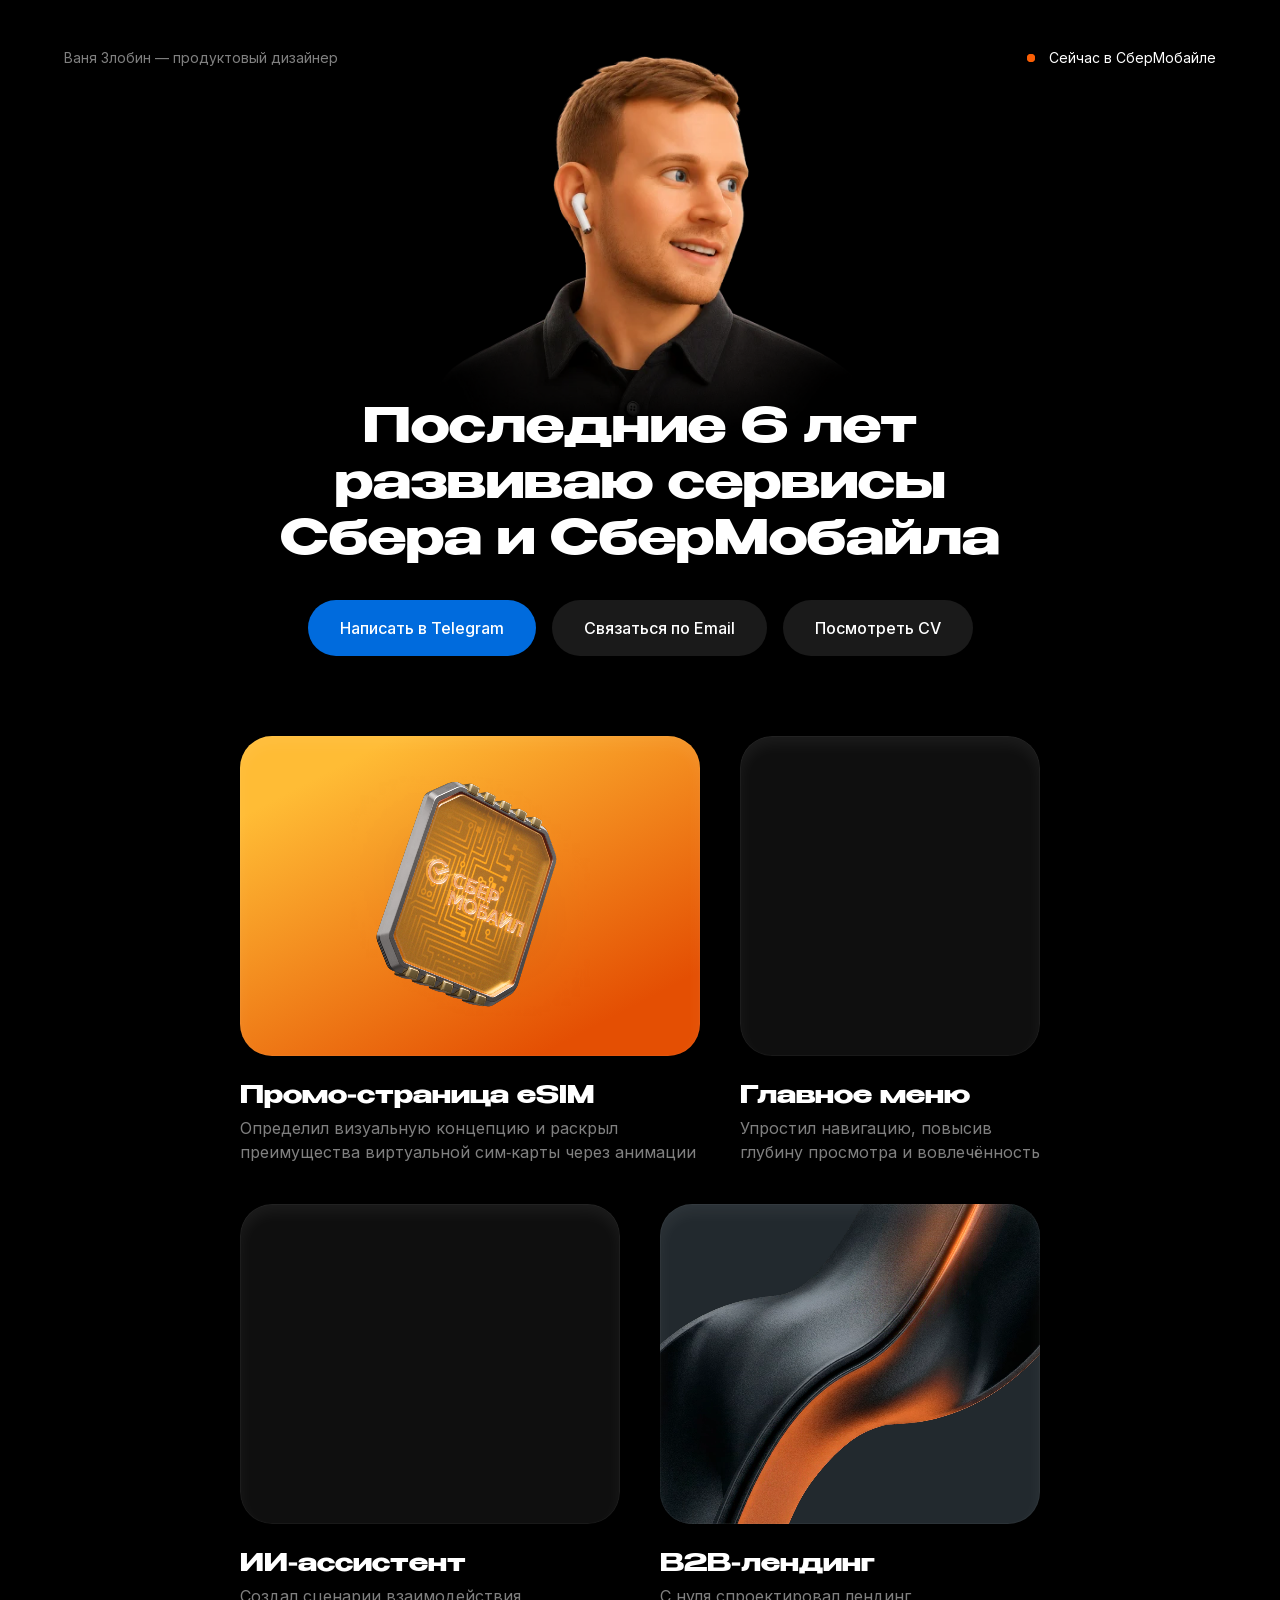
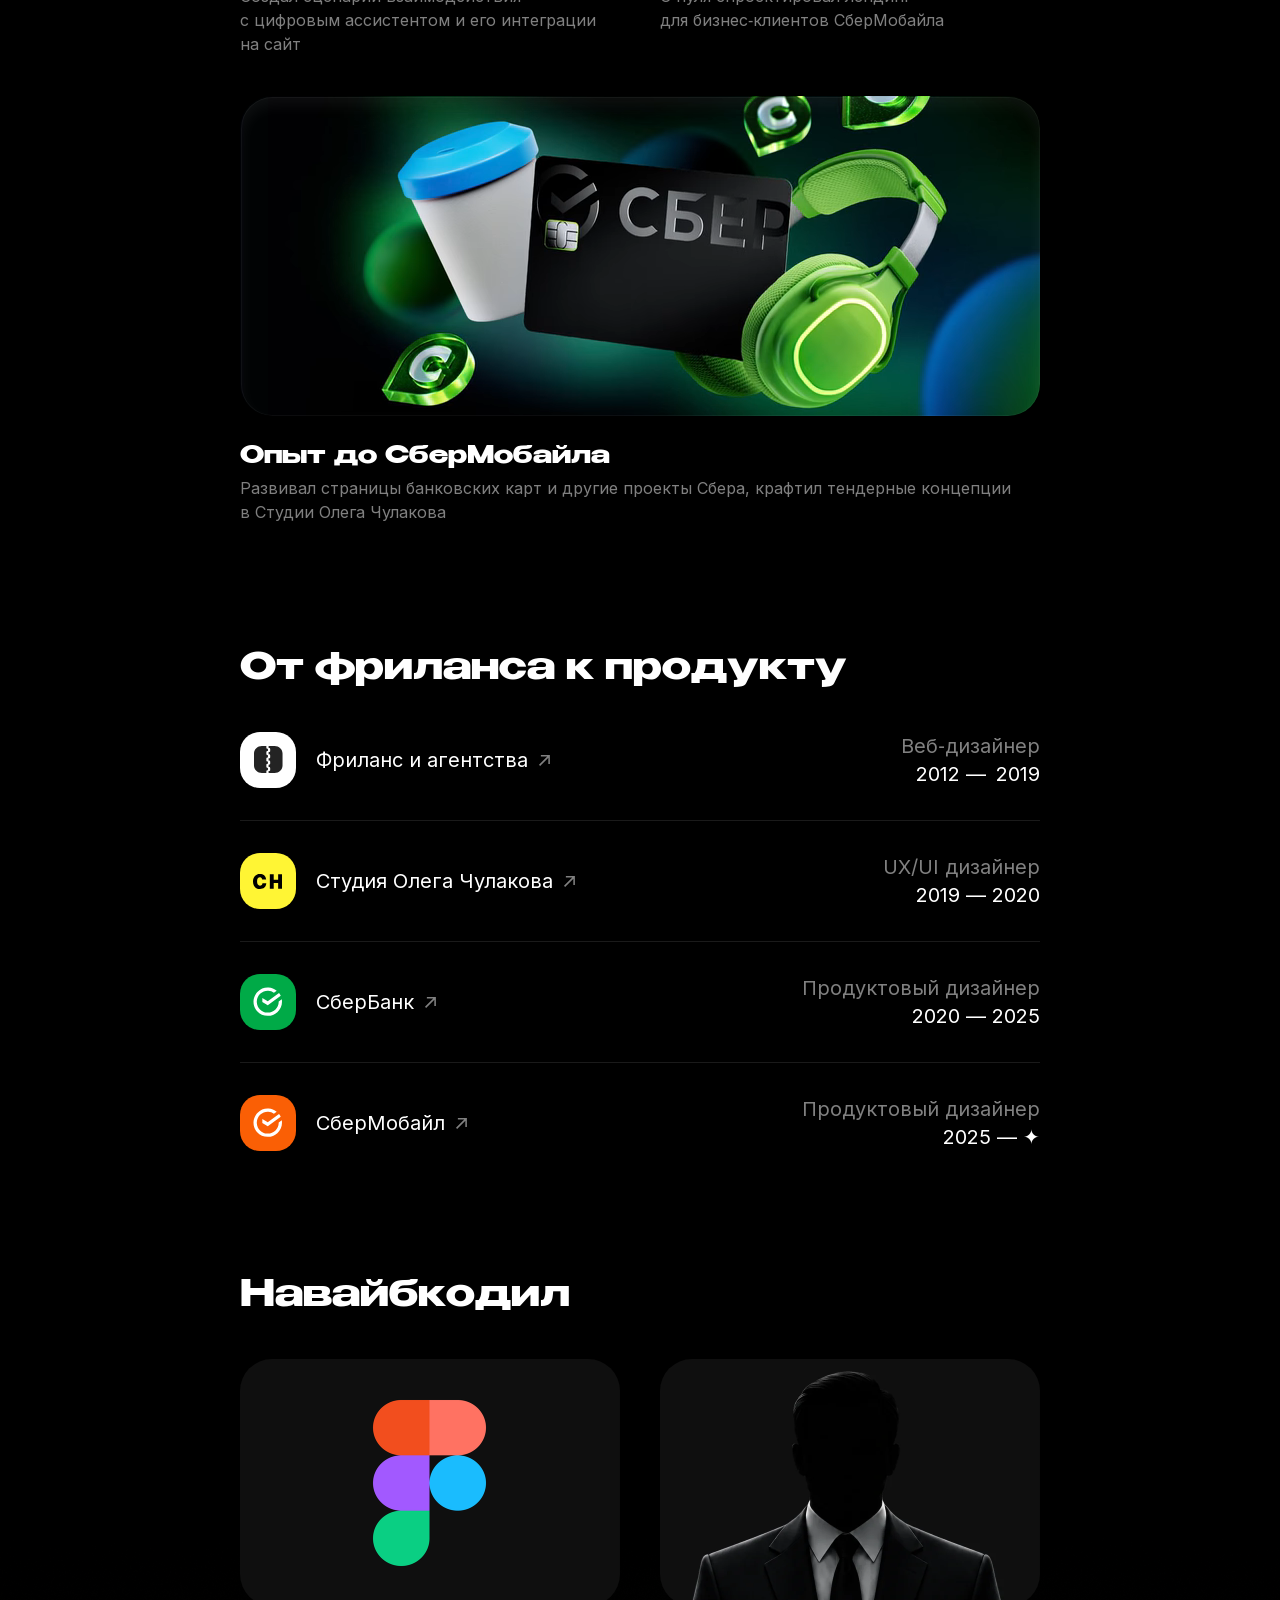
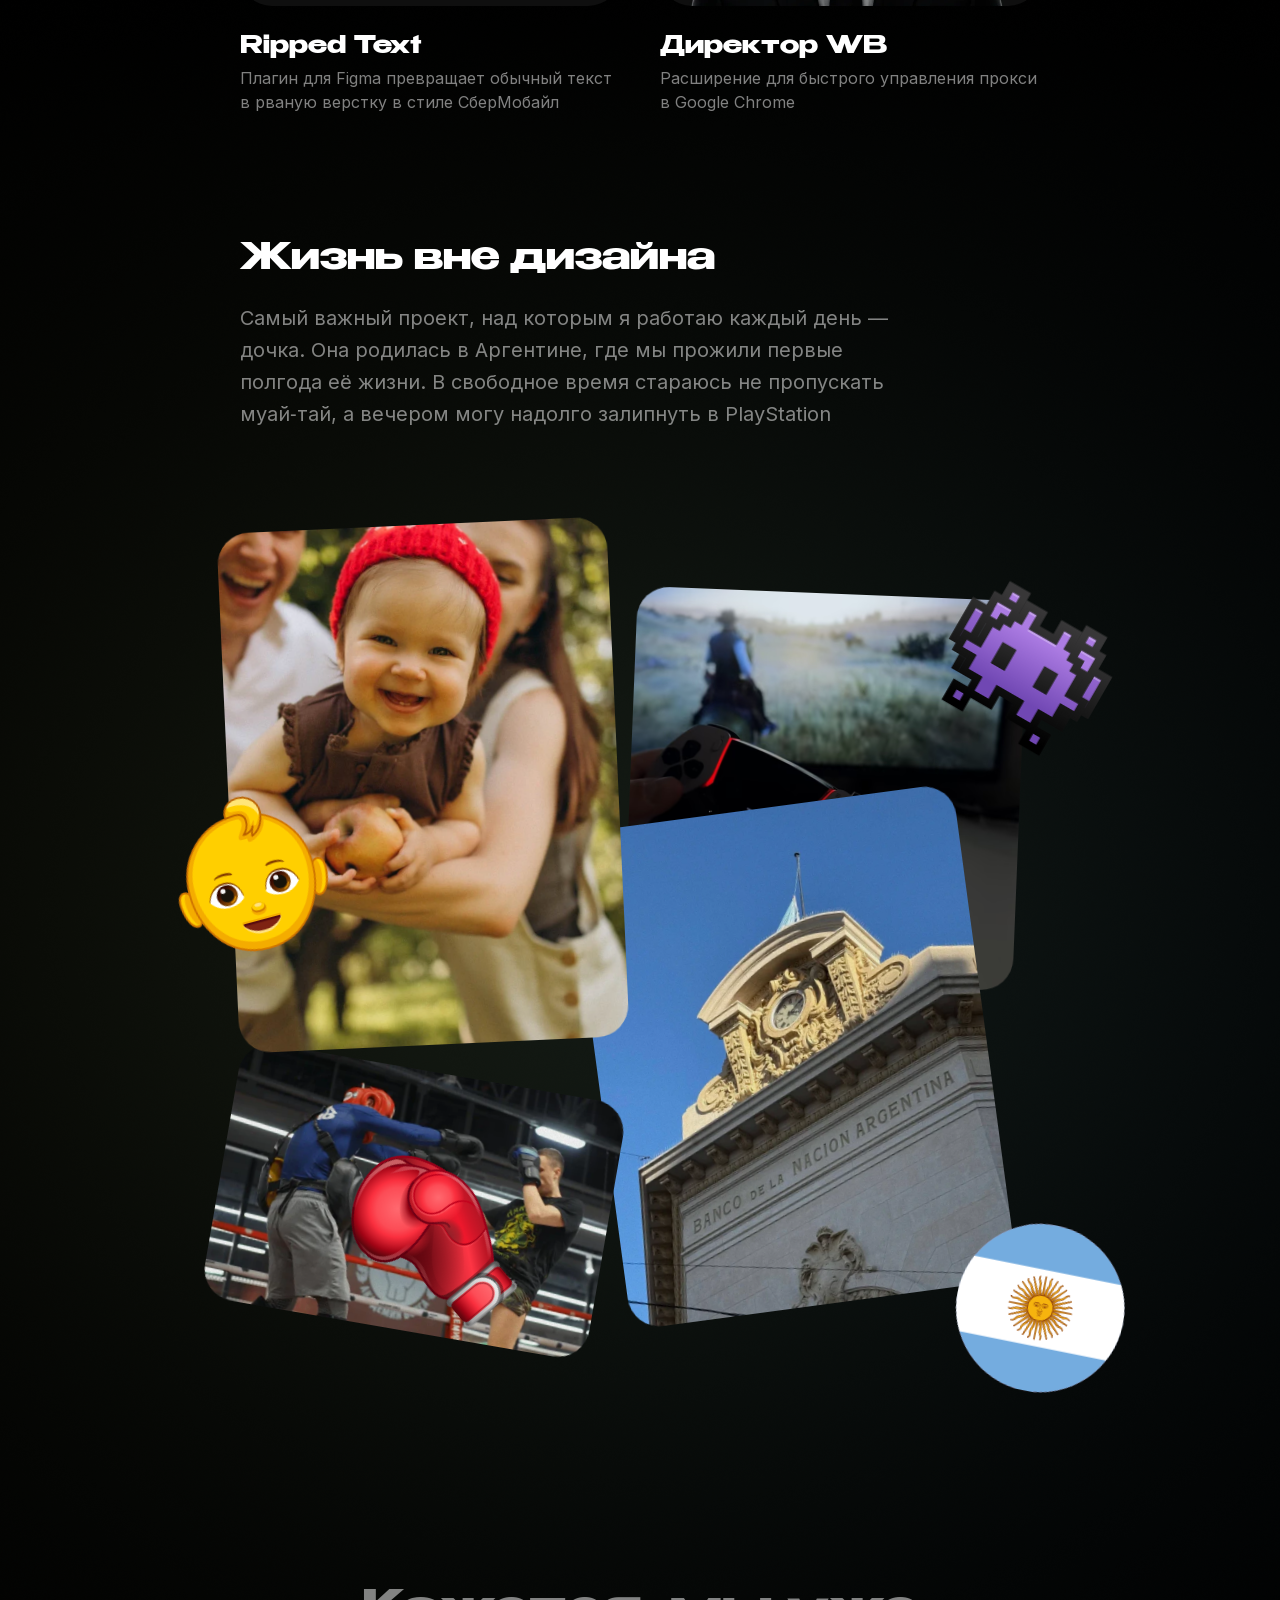
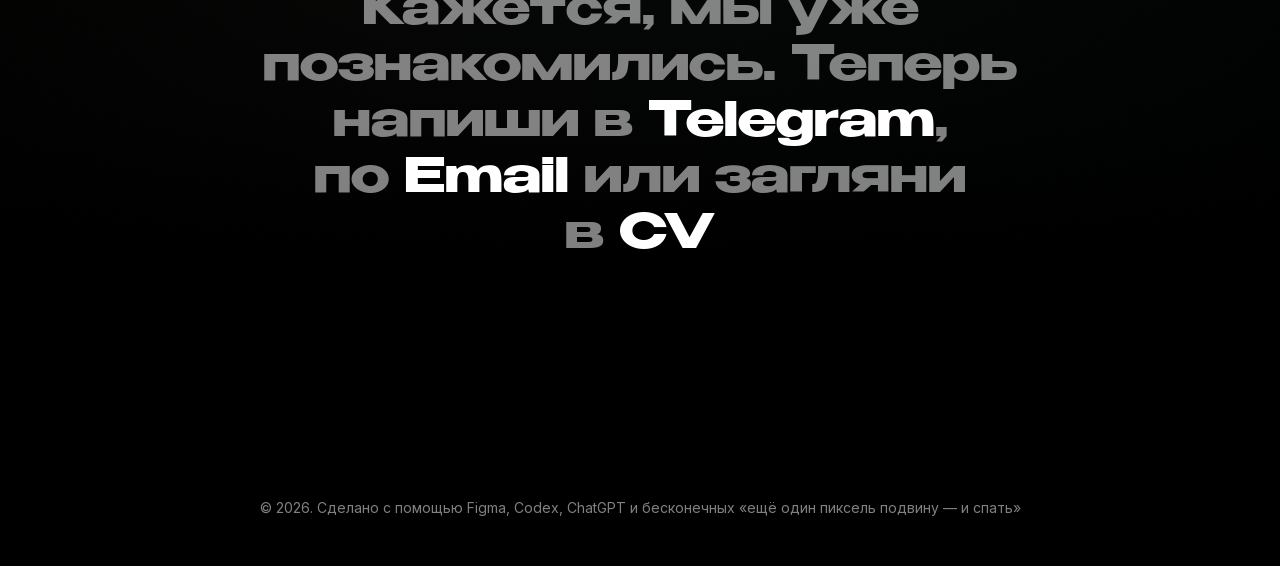
==== commit 8961f2fa: "Adapt Pages paths for public landing repository" ====
--- a/index.html
+++ b/index.html
@@ -10,9 +10,9 @@
     <meta property="og:image:width" content="960" />
     <meta property="og:image:height" content="960" />
     <title>Ваня Злобин</title>
-    <link rel="icon" href="/ivan-zlobin-portfolio-2026/public/portrait-icon-32-v4.png" sizes="32x32" type="image/png" />
-    <link rel="icon" href="/ivan-zlobin-portfolio-2026/public/portrait-icon-192-v4.png" sizes="192x192" type="image/png" />
-    <link rel="apple-touch-icon" href="/ivan-zlobin-portfolio-2026/public/portrait-apple-touch-180-v4.png" sizes="180x180" />
+    <link rel="icon" href="/ivan-zlobin-portfolio-pages/public/portrait-icon-32-v4.png" sizes="32x32" type="image/png" />
+    <link rel="icon" href="/ivan-zlobin-portfolio-pages/public/portrait-icon-192-v4.png" sizes="192x192" type="image/png" />
+    <link rel="apple-touch-icon" href="/ivan-zlobin-portfolio-pages/public/portrait-apple-touch-180-v4.png" sizes="180x180" />
     <link rel="preload" href="public/fonts/benzin-bold.b8257b15de48.woff2" as="font" type="font/woff2" crossorigin />
     <link rel="preload" href="public/fonts/inter-cyrillic.aebf2ab4a4ce.woff2" as="font" type="font/woff2" crossorigin />
     <link rel="preload" href="public/fonts/inter-latin.c940764593d0.woff2" as="font" type="font/woff2" crossorigin />
@@ -49,14 +49,14 @@
             <div class="actions">
               <a class="button button-primary" href="https://t.me/baho9208" target="_blank" rel="noreferrer">Написать в&nbsp;Telegram</a>
               <a class="button" href="mailto:ivanzl9208@gmail.com"><span class="desktop-only">Связаться по&nbsp;Email</span><span class="mobile-only">Email</span></a>
-              <a class="button" href="/ivan-zlobin-portfolio-2026/cv_zlobin.pdf#zoom=50" target="_blank" rel="noopener noreferrer"><span class="desktop-only">Посмотреть CV</span><span class="mobile-only">CV</span></a>
+              <a class="button" href="/ivan-zlobin-portfolio-pages/cv_zlobin.pdf#zoom=50" target="_blank" rel="noopener noreferrer"><span class="desktop-only">Посмотреть CV</span><span class="mobile-only">CV</span></a>
             </div>
           </div>
         </section>
 
         <section class="projects" aria-label="Проекты">
           <article class="project project-esim">
-            <a class="case-link" href="/ivan-zlobin-portfolio-2026/cases/esim/" aria-labelledby="case-esim-title"></a>
+            <a class="case-link" href="/ivan-zlobin-portfolio-pages/cases/esim/" aria-labelledby="case-esim-title"></a>
             <div class="project-media case-preview-container" role="img" aria-label="Промо-страница eSIM">
               <span class="project-visual">
                 <img class="project-chip-poster" src="public/assets/cases/chip-esim-first-frame.webp" srcset="public/assets/cases/chip-esim-first-frame-320.webp 320w, public/assets/cases/chip-esim-first-frame-600.webp 600w, public/assets/cases/chip-esim-first-frame.webp 800w" sizes="(max-width: 599px) 264px, 240px" width="800" height="800" alt="" aria-hidden="true" draggable="false" decoding="async" />
@@ -69,17 +69,17 @@
             <div class="project-copy"><h2 id="case-esim-title">Промо&#8209;страница eSIM</h2><p>Определил визуальную концепцию и&nbsp;раскрыл преимущества виртуальной сим&#8209;карты через анимации</p></div>
           </article>
           <article class="project project-menu">
-            <a class="case-link" href="/ivan-zlobin-portfolio-2026/cases/menu/" aria-labelledby="case-menu-title"></a>
+            <a class="case-link" href="/ivan-zlobin-portfolio-pages/cases/menu/" aria-labelledby="case-menu-title"></a>
             <div class="project-media case-preview-container" role="img" aria-label="Главное меню"><picture class="project-visual"><source media="(min-width: 600px) and (max-width: 767px)" srcset="public/assets/cases/case-menu-intermediate.webp" /><source media="(max-width: 599px)" srcset="public/assets/cases/case-menu-mobile.webp" /><img class="project-image" src="public/assets/cases/case-menu-desktop.webp" alt="" draggable="false" loading="lazy" decoding="async" /></picture></div>
             <div class="project-copy"><h2 id="case-menu-title">Главное меню</h2><p>Упростил навигацию, повысив глубину просмотра и&nbsp;вовлечённость</p></div>
           </article>
           <article class="project project-ai">
-            <a class="case-link" href="/ivan-zlobin-portfolio-2026/cases/ai-assistant/" aria-labelledby="case-ai-assistant-title"></a>
+            <a class="case-link" href="/ivan-zlobin-portfolio-pages/cases/ai-assistant/" aria-labelledby="case-ai-assistant-title"></a>
             <div class="project-media case-preview-container" role="img" aria-label="ИИ-ассистент"><picture class="project-visual"><source media="(min-width: 600px) and (max-width: 767px)" srcset="public/assets/cases/case-ai-assistant-intermediate.webp" /><source media="(max-width: 599px)" srcset="public/assets/cases/case-ai-assistant-mobile.webp" /><img class="project-image" src="public/assets/cases/case-ai-assistant-desktop.webp" alt="" draggable="false" loading="lazy" decoding="async" /></picture></div>
             <div class="project-copy"><h2 id="case-ai-assistant-title">ИИ&#8209;ассистент</h2><p>Создал сценарии взаимодействия с&nbsp;цифровым ассистентом и&nbsp;его интеграции на&nbsp;сайт</p></div>
           </article>
           <article class="project project-b2b">
-            <a class="case-link" href="/ivan-zlobin-portfolio-2026/cases/b2b/" aria-labelledby="case-b2b-title"></a>
+            <a class="case-link" href="/ivan-zlobin-portfolio-pages/cases/b2b/" aria-labelledby="case-b2b-title"></a>
             <div class="project-media case-preview-container" role="img" aria-label="B2B-лендинг">
               <span class="project-visual">
                 <img class="project-b2b-poster" src="public/assets/cases/case-b2b-first-frame.webp" srcset="public/assets/cases/case-b2b-first-frame-1200.webp 1200w, public/assets/cases/case-b2b-first-frame-1600.webp 1600w, public/assets/cases/case-b2b-first-frame.webp 1920w" sizes="(max-width: 599px) 750px, 570px" width="1920" height="1072" alt="" aria-hidden="true" draggable="false" loading="lazy" decoding="async" />
@@ -92,7 +92,7 @@
             <div class="project-copy"><h2 id="case-b2b-title">B2B&#8209;лендинг</h2><p>С&nbsp;нуля спроектировал лендинг для&nbsp;бизнес&#8209;клиентов СберМобайла</p></div>
           </article>
           <article class="project project-legacy">
-            <a class="case-link" href="/ivan-zlobin-portfolio-2026/cases/pre-sbermobile/" aria-labelledby="case-pre-sbermobile-title"></a>
+            <a class="case-link" href="/ivan-zlobin-portfolio-pages/cases/pre-sbermobile/" aria-labelledby="case-pre-sbermobile-title"></a>
             <div class="project-media case-preview-container" role="img" aria-label="Опыт до СберМобайла">
               <span class="project-visual">
                 <img class="project-legacy-poster" src="public/assets/cases/pre-sbermobile-experience-poster.jpg" width="1204" height="426" alt="" aria-hidden="true" draggable="false" loading="lazy" decoding="async" />
@@ -159,11 +159,11 @@
         <section class="vibecoded content" aria-labelledby="vibecoded-title">
           <h2 class="section-title" id="vibecoded-title" data-soft-blur-in>Навайбкодил</h2>
           <div class="vibecoded-grid">
-            <a class="project vibecoded-card" href="/ivan-zlobin-portfolio-2026/cases/ripped-text/" aria-labelledby="case-ripped-text-title">
+            <a class="project vibecoded-card" href="/ivan-zlobin-portfolio-pages/cases/ripped-text/" aria-labelledby="case-ripped-text-title">
               <div class="project-media" role="img" aria-label="Логотип Figma для плагина Ripped Text"><span class="project-visual"><img class="project-image" src="public/assets/vibe-coded/ripped-text.webp" alt="" width="760" height="494" draggable="false" loading="lazy" decoding="async" /></span></div>
               <div class="project-copy"><h2 id="case-ripped-text-title">Ripped Text</h2><p>Плагин для&nbsp;Figma превращает обычный текст в&nbsp;рваную верстку в&nbsp;стиле СберМобайл</p></div>
             </a>
-            <a class="project vibecoded-card" href="/ivan-zlobin-portfolio-2026/cases/director-wb/" aria-labelledby="case-director-wb-title">
+            <a class="project vibecoded-card" href="/ivan-zlobin-portfolio-pages/cases/director-wb/" aria-labelledby="case-director-wb-title">
               <div class="project-media" role="img" aria-label="Директор WB"><span class="project-visual"><img class="project-image" src="public/assets/vibe-coded/director-wb.webp" alt="" width="760" height="494" draggable="false" loading="lazy" decoding="async" /></span></div>
               <div class="project-copy"><h2 id="case-director-wb-title">Директор WB</h2><p>Расширение для&nbsp;быстрого управления прокси в&nbsp;Google Chrome</p></div>
             </a>
@@ -192,7 +192,7 @@
           </div>
         </section>
 
-        <section class="contact content" aria-label="Контакты"><h2><span class="desktop-only">Кажется, мы&nbsp;уже познакомились. Теперь напиши <span class="contact-keep-together">в&nbsp;<a class="contact-roll" href="https://t.me/baho9208" target="_blank" rel="noreferrer"><span class="contact-roll-line">Telegram</span><span class="contact-roll-line" aria-hidden="true">Telegram</span></a></span>, <span class="contact-keep-together">по&nbsp;<a class="contact-roll" href="mailto:ivanzl9208@gmail.com"><span class="contact-roll-line">Email</span><span class="contact-roll-line" aria-hidden="true">Email</span></a></span> или&nbsp;загляни <span class="contact-keep-together">в&nbsp;<a class="contact-roll" href="/ivan-zlobin-portfolio-2026/cv_zlobin.pdf#zoom=50" target="_blank" rel="noopener noreferrer"><span class="contact-roll-line">CV</span><span class="contact-roll-line" aria-hidden="true">CV</span></a></span></span><span class="mobile-only">Продолжим <span class="contact-keep-together">в&nbsp;<a class="contact-roll" href="https://t.me/baho9208" target="_blank" rel="noreferrer"><span class="contact-roll-line">Telegram</span><span class="contact-roll-line" aria-hidden="true">Telegram</span></a></span>, <span class="contact-keep-together">по&nbsp;<a class="contact-roll" href="mailto:ivanzl9208@gmail.com"><span class="contact-roll-line">Email</span><span class="contact-roll-line" aria-hidden="true">Email</span></a></span> или&nbsp;загляни <span class="contact-keep-together">в&nbsp;<a class="contact-roll" href="/ivan-zlobin-portfolio-2026/cv_zlobin.pdf#zoom=50" target="_blank" rel="noopener noreferrer"><span class="contact-roll-line">CV</span><span class="contact-roll-line" aria-hidden="true">CV</span></a></span></span></h2></section>
+        <section class="contact content" aria-label="Контакты"><h2><span class="desktop-only">Кажется, мы&nbsp;уже познакомились. Теперь напиши <span class="contact-keep-together">в&nbsp;<a class="contact-roll" href="https://t.me/baho9208" target="_blank" rel="noreferrer"><span class="contact-roll-line">Telegram</span><span class="contact-roll-line" aria-hidden="true">Telegram</span></a></span>, <span class="contact-keep-together">по&nbsp;<a class="contact-roll" href="mailto:ivanzl9208@gmail.com"><span class="contact-roll-line">Email</span><span class="contact-roll-line" aria-hidden="true">Email</span></a></span> или&nbsp;загляни <span class="contact-keep-together">в&nbsp;<a class="contact-roll" href="/ivan-zlobin-portfolio-pages/cv_zlobin.pdf#zoom=50" target="_blank" rel="noopener noreferrer"><span class="contact-roll-line">CV</span><span class="contact-roll-line" aria-hidden="true">CV</span></a></span></span><span class="mobile-only">Продолжим <span class="contact-keep-together">в&nbsp;<a class="contact-roll" href="https://t.me/baho9208" target="_blank" rel="noreferrer"><span class="contact-roll-line">Telegram</span><span class="contact-roll-line" aria-hidden="true">Telegram</span></a></span>, <span class="contact-keep-together">по&nbsp;<a class="contact-roll" href="mailto:ivanzl9208@gmail.com"><span class="contact-roll-line">Email</span><span class="contact-roll-line" aria-hidden="true">Email</span></a></span> или&nbsp;загляни <span class="contact-keep-together">в&nbsp;<a class="contact-roll" href="/ivan-zlobin-portfolio-pages/cv_zlobin.pdf#zoom=50" target="_blank" rel="noopener noreferrer"><span class="contact-roll-line">CV</span><span class="contact-roll-line" aria-hidden="true">CV</span></a></span></span></h2></section>
       </main>
       <footer class="footer content">©&nbsp;2026. Сделано с&nbsp;помощью Figma, Codex, ChatGPT и&nbsp;бесконечных «ещё один пиксель подвину&nbsp;— и&nbsp;спать»</footer>
     </div>
@@ -201,7 +201,7 @@
       <span class="contact-island-divider" aria-hidden="true"></span>
       <a href="mailto:ivanzl9208@gmail.com">Email</a>
       <span class="contact-island-divider" aria-hidden="true"></span>
-      <a href="/ivan-zlobin-portfolio-2026/cv_zlobin.pdf#zoom=50" target="_blank" rel="noopener noreferrer">CV</a>
+      <a href="/ivan-zlobin-portfolio-pages/cv_zlobin.pdf#zoom=50" target="_blank" rel="noopener noreferrer">CV</a>
     </nav>
     <dialog class="agency-modal" id="agency-modal" role="dialog" aria-modal="true" aria-labelledby="agency-modal-title">
       <div class="agency-modal-scroll">
